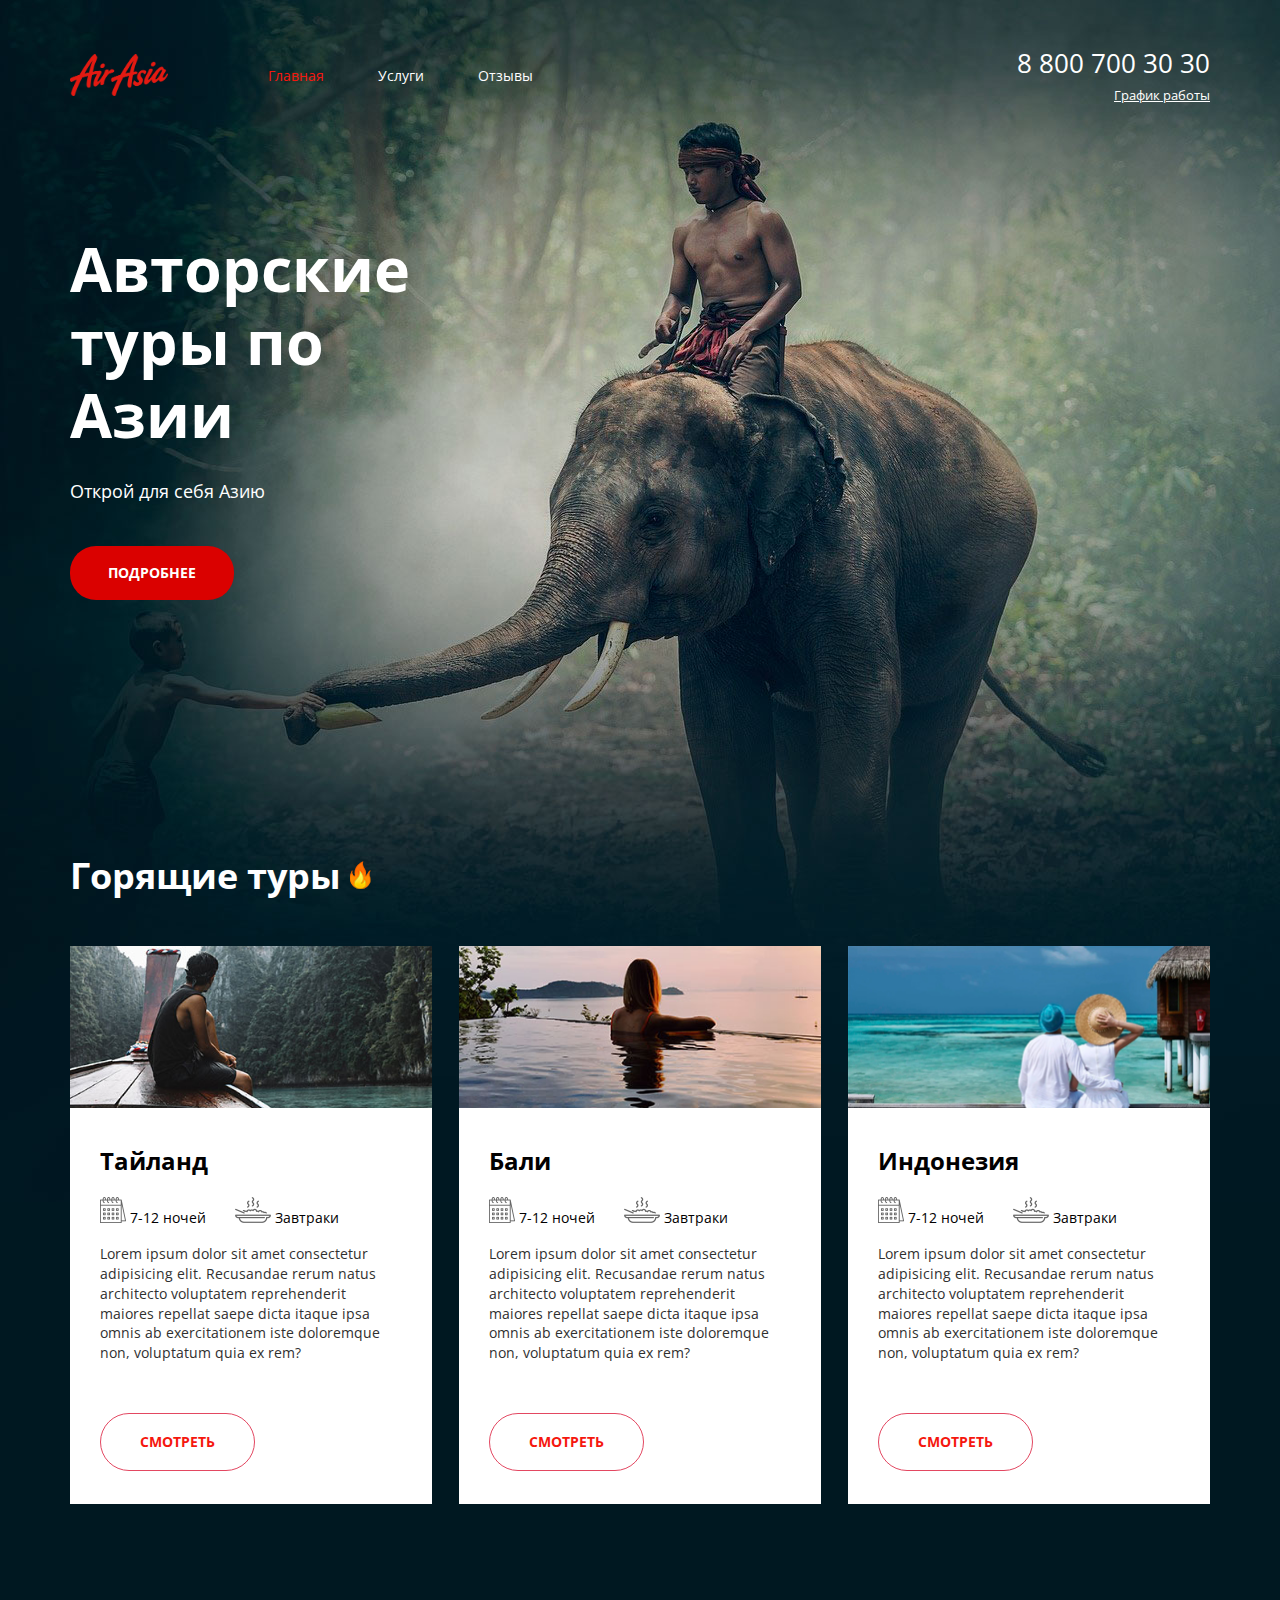
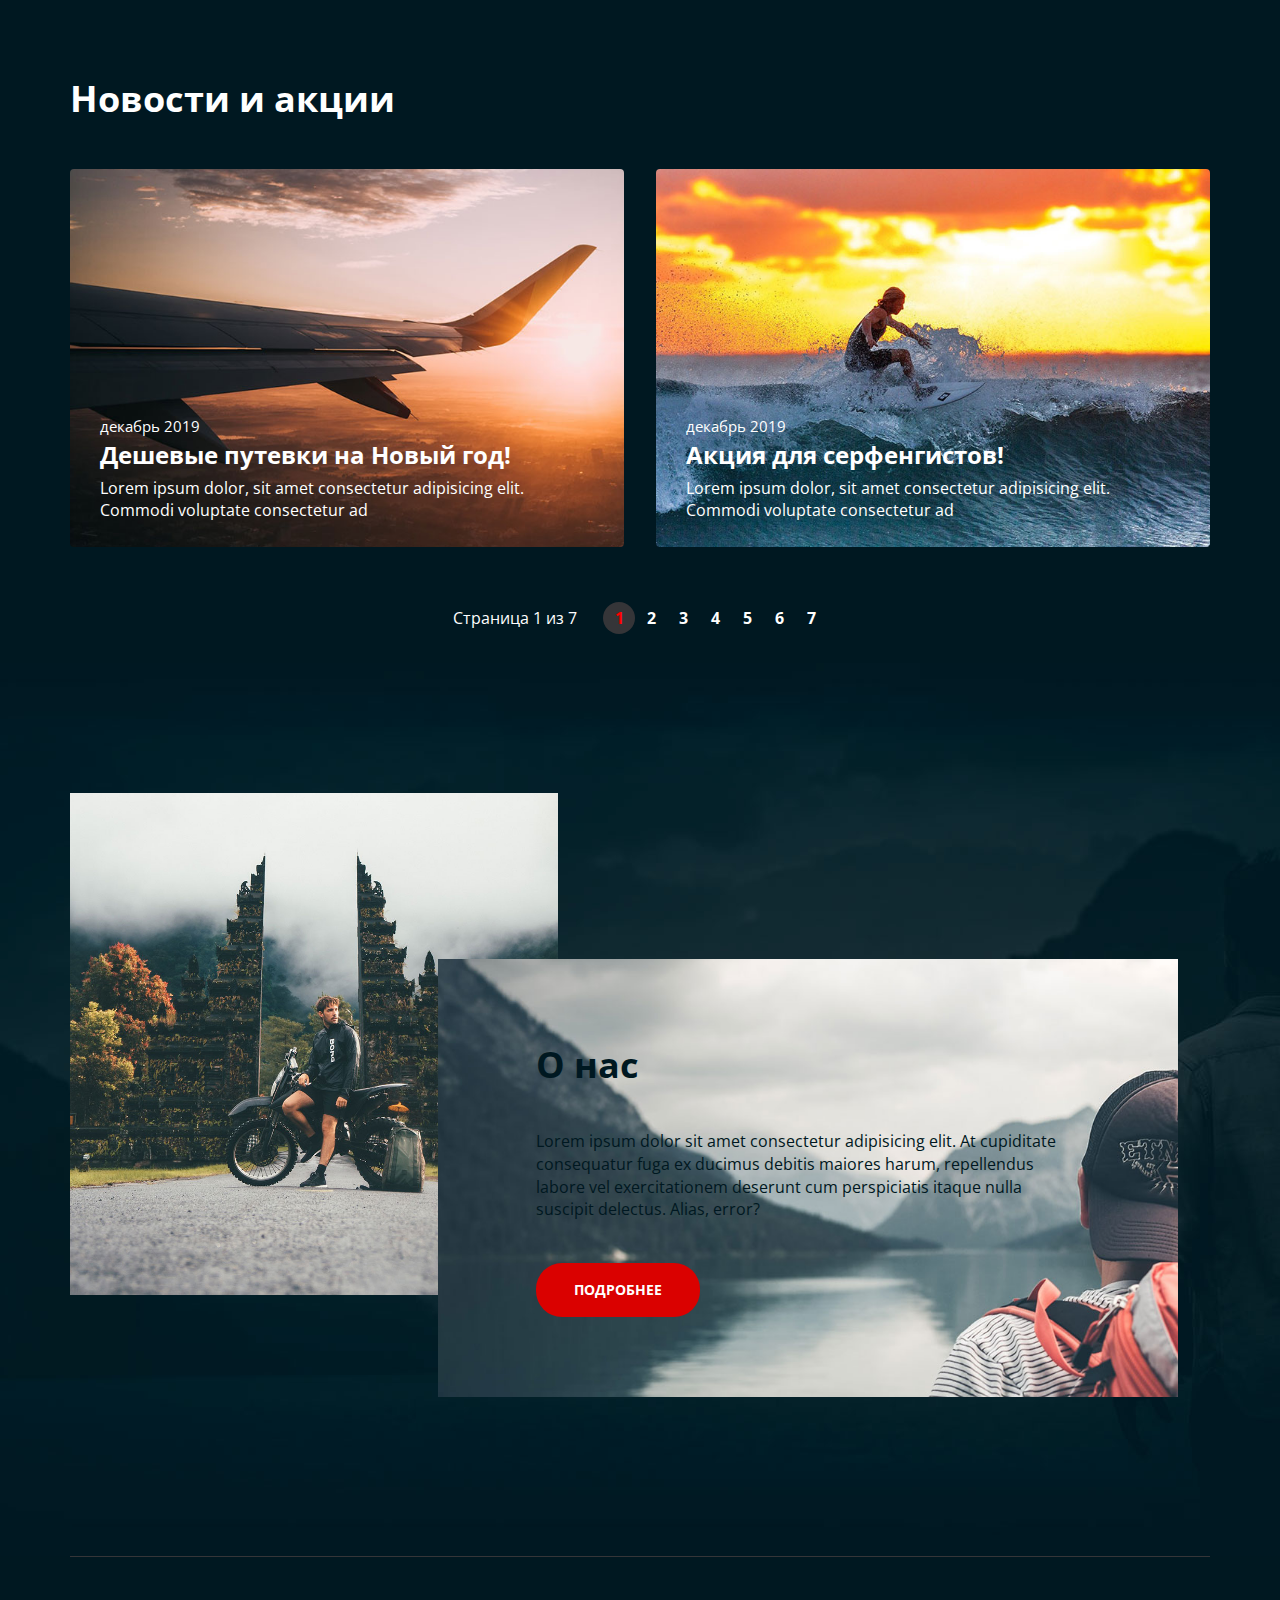
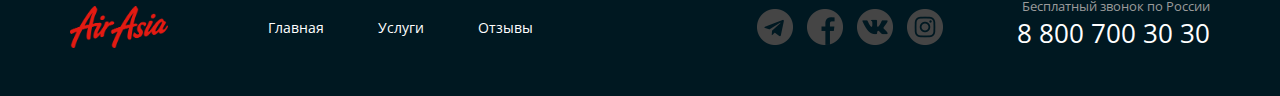
==== index.html @ cc795b0e "Add files via upload" ====
<!DOCTYPE html>
<html lang="ru">

<head>
  <meta charset="UTF-8">
  <meta name="viewport" content="width=1200, initial-scale=1.0">
  <link href="https://fonts.googleapis.com/css2?family=Open+Sans:wght@400;700&display=swap" rel="stylesheet">
  <link rel="stylesheet" href="./normalize.css">
  <link rel="stylesheet" href="./main.css">

  <title>Air Asia | Main Page</title>
</head>

<body>
  <div class="wrapper main-page-wrapper">
    <section class="hero">
      <div class="container hero__container">
        <header class="header">
          <div class="header__col">
            <a href="/" class="logo">
              <img src="./air-asia/images/air_asia_logo.png" alt="logo" class="logo__img">
            </a>
            <nav class="menu">
              <ul class="menu__list">
                <li class="menu__item menu__item_active"> <a href="#" class="menu__link">Главная</a> </li>
                <li class="menu__item"> <a href="./services.html" class="menu__link">Услуги</a> </li>
                <li class="menu__item"> <a href="#" class="menu__link">Отзывы</a> </li>
              </ul>
            </nav>
          </div>
          <div class="header__col">
            <adress class="contacts">
              <a href="tel:+78007003030" class="contacts__phone">8 800 700 30 30</a>
              <div class="contacts__dropdown-title">График работы</div>
            </adress>
          </div>
        </header>
        <div class="main">
          <div class="hero__content">
            <div class="hero__text-section">
              <h1 class="hero__title">Авторские туры по Азии</h1>
              <h4 class="hero__subtitle">Открой для себя Азию</h4>
              <a href="#" class="btn btn--color--red">Подробнее</a>
            </div>

    </section>

    <section class="section"> 
      <section class="container">
        <h2 class="section__title">Горящие туры <img src="./air-asia/images/icons/flame.png" alt=""></h2>
        <ul class="hot-tours">
          <li class="hot-tours__item">
            <div class="hot-tour">
              <div class="hot-tour__header">
                <img src="./air-asia/images/content/offers/river.jpg" alt="" class="hot-tour__img">
              </div>
              <div class="hot-tour__description">
                <h3 class="hot-tour__title">Тайланд</h3>
                <ul class="hot-tour__features">
                  <li class="hot-tour__features-item">
                    <img src="./air-asia/images/icons/offers/calendar.png" alt="" class="hot-tours__features-img">
                    <span class="hot-tour__features-text">7-12 ночей</span>
                  </li>
                  <li class="hot-tour__features-item">
                    <img src="./air-asia/images/icons/offers/meal.png" alt="" class="hot-tours__features-img">
                    <span class="hot-tour__features-text">Завтраки</span>
                  </li>
                </ul>
                <p class="hot-tour__text">Lorem ipsum dolor sit amet consectetur adipisicing elit. Recusandae rerum
                  natus architecto voluptatem reprehenderit maiores repellat saepe dicta itaque ipsa omnis ab
                  exercitationem iste doloremque non, voluptatum quia ex rem?</p>
                <a href="#" class="btn btn--color--white">Смотреть</a>
              </div>
            </div>
          </li>

          <li class="hot-tours__item">
            <div class="hot-tour">
              <div class="hot-tour__header">
                <img src="./air-asia/images/content/offers/pool.jpg" alt="" class="hot-tour__img">
              </div>
              <div class="hot-tour__description">
                <h3 class="hot-tour__title">Бали</h3>
                <ul class="hot-tour__features">
                  <li class="hot-tour__features-item">
                    <img src="./air-asia/images/icons/offers/calendar.png" alt="" class="hot-tours__features-img">
                    <span class="hot-tour__features-text">7-12 ночей</span>
                  </li>
                  <li class="hot-tour__features-item">
                    <img src="./air-asia/images/icons/offers/meal.png" alt="" class="hot-tours__features-img">
                    <span class="hot-tour__features-text">Завтраки</span>
                  </li>
                </ul>
                <p class="hot-tour__text">Lorem ipsum dolor sit amet consectetur adipisicing elit. Recusandae rerum
                  natus architecto voluptatem reprehenderit maiores repellat saepe dicta itaque ipsa omnis ab
                  exercitationem iste doloremque non, voluptatum quia ex rem?</p>
                <a href="#" class="btn btn--color--white">Смотреть</a>
              </div>
            </div>
          </li>

          <li class="hot-tours__item">
            <div class="hot-tour">
              <div class="hot-tour__header">
                <img src="./air-asia/images/content/offers/ocean.jpg" alt="" class="hot-tour__img">
              </div>
              <div class="hot-tour__description">
                <h3 class="hot-tour__title">Индонезия</h3>
                <ul class="hot-tour__features">
                  <li class="hot-tour__features-item">
                    <img src="./air-asia/images/icons/offers/calendar.png" alt="" class="hot-tours__features-img">
                    <span class="hot-tour__features-text">7-12 ночей</span>
                  </li>
                  <li class="hot-tour__features-item">
                    <img src="./air-asia/images/icons/offers/meal.png" alt="" class="hot-tours__features-img">
                    <span class="hot-tour__features-text">Завтраки</span>
                  </li>
                </ul>
                <p class="hot-tour__text">Lorem ipsum dolor sit amet consectetur adipisicing elit. Recusandae rerum
                  natus architecto voluptatem reprehenderit maiores repellat saepe dicta itaque ipsa omnis ab
                  exercitationem iste doloremque non, voluptatum quia ex rem?</p>
                <a href="#" class="btn btn--color--white">Смотреть</a>
              </div>
            </div>
          </li>
        </ul>
      </section>
    </section>
    <section class="section">
      <div class="container">
        <h2 class="section__title">Новости и акции</h2>
        <ul class="news">
          <li class="news__item single-news">
            <img src="./air-asia/images/content/news/plain.jpg" alt="Дешевые путевки" class="single-news__cover">
            <div class="single-news__text-content">
              <time class="single-news__date"> декабрь 2019</time>
              <div class="single-news__title">Дешевые путевки на Новый год!</div>
              <div class="single-news__desc">Lorem ipsum dolor, sit amet consectetur adipisicing
                elit. Commodi voluptate consectetur ad</div>
            </div>
          </li>
          <li class="news__item single-news">
            <img src="./air-asia/images/content/news/surfer.jpg" alt="Дешевые путевки" class="single-news__cover">
            <div class="single-news__text-content">
              <time class="single-news__date"> декабрь 2019</time>
              <div class="single-news__title">Акция для серфенгистов!</div>
              <div class="single-news__desc">Lorem ipsum dolor, sit amet consectetur adipisicing
                elit. Commodi voluptate consectetur ad</div>
            </div>
          </li>
        </ul>
        <div class="pager">
          <div class="pager__display">Страница 1 из 7</div>
          <li class="pager__item pager__item--active"> <a href="#" class="pager__link">1</a> </li>
          <li class="pager__item"> <a href="#" class="pager__link">2</a> </li>
          <li class="pager__item"> <a href="#" class="pager__link">3</a> </li>
          <li class="pager__item"> <a href="#" class="pager__link">4</a> </li>
          <li class="pager__item"> <a href="#" class="pager__link">5</a> </li>
          <li class="pager__item"> <a href="#" class="pager__link">6</a> </li>
          <li class="pager__item"> <a href="#" class="pager__link">7</a> </li>
        </div>
      </div>
    </section>
  <section class="section">
      <div class="container">
        <div class="about">
          <div class="about__desc">
            <h2 class="section__title about__title">О нас</h2>
            <div class="about__desc-text">
              <p>
                Lorem ipsum dolor sit amet consectetur adipisicing elit. At cupiditate consequatur
                fuga ex ducimus debitis maiores harum, repellendus labore vel exercitationem deserunt
                cum perspiciatis itaque nulla suscipit delectus. Alias, error?
              </p>
            </div>
            <a href="#" class="btn btn--color--red">Подробнее</a>
          </div>
        </div>
      </div>
    </section>
  </div>
  <footer class="footer-container">
    <div class="container footer-container__content">
      <div class="footer footer-contaier__section">
        <div class="footer__col">
          <a href="/" class="logo">
            <img src="./air-asia/images/air_asia_logo.png" alt="logo" class="logo__img">
          </a>
          <nav class="menu">
            <ul class="menu__list">
              <li class="menu__item">
                <a href="#" class="menu__link">
                  Главная
                </a>
              </li>
              <li class="menu__item menu_item">
                <a href="#" class="menu__link">
                  Услуги
                </a>
              </li>
              <li class="menu__item">
                <a href="#" class="menu__link">
                  Отзывы
                </a>
              </li>
            </ul>
          </nav>
        </div>
       
        <div class="footer__col">
          <ul class="socials">
            <li class="socials__item socials__item--icon--tg">
              <a href="#" class="socials__link"></a>
            </li>
            <li class="socials__item socials__item--icon--vk">
              <a href="#" class="socials__link"></a>
            </li>
            <li class="socials__item socials__item--icon--fb">
              <a href="#" class="socials__link"></a>
            </li>
            <li class="socials__item socials__item--icon--inst">
              <a href="#" class="socials__link"></a>
            </li>
          </ul>
          <adress class="contacts">
            <div class="contacts__dropdown-title-second">Бесплатный звонок по Росcии</div>
            <a href="tel:+78007003030" class="contacts__phone">8 800 700 30 30</a>
          </adress>
        </div>
      </div>
    </div>
  </footer>
</body>
---- main.css ----
body {   
    font-family: "Open Sans", Helvetica, Sans-serif;
    color: #fff;
    font-size: 16px;
    line-height: 1.42;
    background: #001821;
    -webkit-font-smoothing: antialiased;
    -moz-osx-font-smoothing: grayscale;
    margin: 0;
    }

a {
    color: inherit;
}

ul{
padding: 0;
margin: 0;
}

ul, li {
    list-style: none;
    display: inline-block;
}

h1, h2, h3, h4, h5, h6 {
    margin: 0;
    font-weight: normal;
}

p {
    margin-top: 0;
}

* {
    box-sizing: border-box;
}

.img {
    display: block;
    max-width: 100%;
}

.body, html {
    height: 100%;
}

.wrapper{
    display: flex;  
    flex-direction: column;
    min-height: 100%;
    overflow: hidden;
    min-width: 1200px;
}

.container {
    margin: 0 auto;
    width: 1140px;
}

.hero__container {
    display: flex;
    flex-direction: column;
    justify-content: space-between;
    min-height: 600px;
}

.header {
    padding-top: 45px;
    display: flex;
    justify-content: space-between;
    align-items: center;
}

.header__col{
    display: flex;
    align-items: center;
}

.logo {
    display: block;
    width: 98px;
    height: 42px;
    margin-right: 100px;
}
img.logo__img {
    max-width: 100%;
}


.menu__item {
    display: inline-block;
    vertical-align: middle;
    margin-right: 50px;
}

.menu__item_active .menu__link {
    color: #f5170e;
}


.menu_item:last-child {
    margin-right: 0;
}



.menu__link {
    font-size: 14px;
    text-decoration: none;
    font-weight: 400;
}

.menu__link:hover {
    color: #d71913;
}

.menu_item_active {
    color: #d71913;  
}

.contacts {
    display: flex;
    flex-direction: column;
    align-items: flex-end;
}

.contacts__desc {
    color: #999;
    font-size: 11px;

}

.contacts__phone {
    text-decoration: none;
    font-size: 26px;
    margin-bottom: 4px;
}

.contacts__dropdown-title {
    font-size: 13px;
    text-decoration: underline; 
    color: #fff ;
}

.hero__text-section {
   width: 38%;
}

.hero__title {
font-size: 61px;
font-weight: bold;
line-height: 1.2;
margin-bottom: 27px;
}

.hero__subtitle {
    font-size: 18px;
    color: #fff ;
    margin-bottom: 42px;
}

.btn{
    display: inline-block;
    background: #da0100;
    border-radius: 26px;
    padding: 17px 38px;
    color: #fff;
    font-weight: bold;
    text-transform: uppercase;
    text-decoration: none;
    font-size: 14px;
    cursor: pointer;
    
}

.btn--color--red:hover {
    background: #da0100;
    box-shadow: 0 0 25px 0 #9e462f ;
    transition: ease 0.2s;    
    font-weight: bold;
}

.btn--color--white {
    display: inline-block;
    background: white;
    border-radius: 30px;
    padding: 18px 39px;
    color: #f5170e;
    font-weight: bold;
    text-transform: uppercase;
    text-decoration: none;
    border: 1px solid #e34761; 
    margin-bottom: -5px;

}

.btn--color--white:hover {
    background: #f5170e;    
    color: #fff;  
}


.section {
    margin-bottom: 138px;
}

section.hero {
    margin-bottom: 250px;
}



.section__title {   
    font-size: 36px;
    font-weight: bold;
    margin-bottom: 45px;
}


section.section{
    margin-bottom: 159px;
}



.hot-tours{
    display: flex;
    justify-content: space-between;
}

.hot-tours__item{  
    min-height: 470px;
    border-radius: 4px;
    width: calc(100% / 3 - 18px);
    color: #010001;
}   

.hot-tour{
    background: #fff;
}

.hot-tours__item:last-child {
    margin-right: 0;
}

.hot-tour__description {
    padding: 36px 30px 38px 30px;
    color: #010001;
}

.hot-tour__header {
    min-height: 162px;
    position: relative;
}

.hot-tour__img {
    position: absolute;
    width: 100%; 
    height: 100%;
    object-fit: cover;
    object-position: center;
}

.hot-tour__title {
    font-weight: bold;
    font-size: 24px;
    margin-bottom: 19px;
}

.hot-tour__features {
    margin-right: 20px;
}

.hot-tour__features:last-child {
    margin-right: 0;
}

.hot-tour__features-text {
    font-size: 14px;
    margin-right: 25px;
}

.hot-tour {
margin-bottom: 10px;
}

.hot-tour__text {
    font-size: 14px;
    color: #303030;
    margin-bottom: 50px;
    margin-top: 15px;
}

.news{
    display: flex;
    justify-content: space-between;
}

.news__item {
    width: 538px; 
    height: 378px;  
    flex: 1;
} 

.single-news{
    position: relative;
    border-radius: 4px;
    overflow: hidden;
}

.news__item:last-child{
margin-left: 32px;
}

.single-news__cover {
    display: block;
    width: 100%;
    height: 100%;
    object-fit: cover;
}    


.single-news__text-content {
position: absolute;
left: 0;
right: 0;
bottom: 0;
padding: 25px 30px;
min-height: 140px;
}

.single-news__date{
font-size: 15px;
margin-bottom: 18px;
}

.single-news__title {
    font-size: 24px;      
    font-weight: bold;
    margin-bottom: 5px;
}

.news {
    margin-bottom: 55px;
}
  
.pager {
    text-align: center;
    
    display: flex;
    justify-content: center;
    align-items: center;
}

.pager--theme--dark {
    color: black;
}

.pager--theme--dark .pager__item--active .pager__link {
    color: #fff;
    background: red;
}

.pager--theme--dark .pager__link:hover {
    color: #fff;
    background: red;
}

.pager__display {
    margin-right: 26px;
}

.pager__list {
    display: flex;
    align-items: center;
}

.pager__item {
    text-align: center;
}

.pager__item--active .pager__link{
    background: #353538;
}

.pager__item--active{
    color: red;
}

.pager__link {
    display: block; 
    width: 32px;    
    height: 32px;
    border-radius: 50%;
    position: relative;
   text-decoration: none;
   font-weight: bold;
   line-height: 32px;
}

.about{
    display: flex;
}

.about:before, .about__desc {
    display: block;
    
}

.about:before {
    content: "";
    width: 488px;
    height: 502px;
    background: url("./air-asia/images/decor/gates.jpg") center center / cover no-repeat;
}



.about__desc {
    background: url("./air-asia/images/decor/mountains.jpg");
    padding: 80px 98px;
    width: 740px;
    margin-left: -120px;
    margin-top: 166px;
    background-size: cover;
   
}



.about__title {
    color: #001821;
    margin-bottom: 40px;
}

.about__desc-text{
margin-bottom: 42px;
color: #001821;
}

.about__desc-text p{
    margin-bottom: 20px;
}

.about__desc-text p:last-child {
    margin-bottom: 0;
}



.footer-container__content{
    border-top: 1px solid #353538;
}

.footer {
    position: relative;
    display: flex;
    align-items: center;
    justify-content: space-between;
    padding: 40px 0;
}


.footer__col{
    display: flex;
    align-items: center;
}

.footer__col--align--right{
    justify-content: flex-end;
}

.socials__item {
    display: inline-block;  
    vertical-align: middle;
    margin-right: 10px;
}

.socials{
margin-right: 74px;
}

.socials__item:last-child {
    margin-right: 0;
}

.socials__link {
    display: block; 
    text-decoration: none;
    width: 36px;
    height: 36px;
    background: center center no-repeat;
}

.socials__item--icon--tg .socials__link {
background-image: url("./air-asia/images/icons/socials/t.png")
}

.socials__item--icon--tg .socials__link:hover {
    background-image: url("./air-asia/images/icons/socials/t2.png")
    }
.socials__item--icon--vk .socials__link {
background-image: url("./air-asia/images/icons/socials/f.png")
}

.socials__item--icon--vk .socials__link:hover {
    background-image: url("./air-asia/images/icons/socials/f2.png")
    }    

.socials__item--icon--fb .socials__link {
    background-image: url("./air-asia/images/icons/socials/vk.png")
    }
        
.socials__item--icon--fb .socials__link:hover {
    background-image: url("./air-asia/images/icons/socials/vk2.png")
    }   

.socials__item--icon--inst .socials__link {
        background-image: url("./air-asia/images/icons/socials/in.png")
        }
        
.socials__item--icon--inst .socials__link:hover {
    background-image: url("./air-asia/images/icons/socials/in2.png")
            }

.main-page-wrapper{
    background: url("./air-asia/images/bg/hero.jpg") center top no-repeat, url("./air-asia/images/bg/bottom-pic.jpg") center bottom no-repeat;
}

.contacts__dropdown-title-second {
    font-size: 13px;
    text-decoration: none; 
    color: #9b9b9b ;
}


/* services page */


.top-line{
    min-height: 415px;
    display: flex;  
    flex-direction: column;
    padding-bottom: 25px;
    background: #001821 url("./air-asia/images/bg/headline.jpg") right 28% top no-repeat;
    background-size: cover;
}

.top-line__container {
    display: flex;
    flex: 1;    
    flex-direction: column; 
    justify-content: space-between;
}

.page-title {
    font-size: 72px;
    line-height: 1;
    font-weight: bold;
}

.breadcrumbs__list {
    display: flex;
    align-items: center;
}

.breadcrumbs__item{
    display: flex;
    align-items: center;
}

.breadcrumbs__item--active{
   font-weight: bold; 
}

.breadcrumbs__item::after{
    content: "/";
    color: #999;
    display: flex;
    margin: 0 5px;
}

.breadcrumbs__item:last-child:after{
    display: none;
}


.breadcrumbs__link{
   font-size: 14px;
}


.page-content{
    background: #fff;
    color: #818181;
    padding: 40px 0;
}


.service{
    display: flex;
    padding: 58px 43px;
    text-decoration: none;
}

.service:hover{
    background: #f4f5f5;
}

.service:hover .service__btn{
    background: #f5170e;
}

.service__img{
    width: 30%;
    margin-right: 7%;
}

.service__content{
    flex: 1;
}

.service__title {
    font-size: 30px;
    font-weight: bold;
    margin-bottom: 22px;
    color: #202123;
}

.service__desc{
    line-height: 1.7;   
    margin-bottom: 30px;
}

.inner-section {
    background:#fff;
    color: #202123;
    padding: 95px 0;
}

.inner-section--bg--grey {
    background:#f4f5f5;
}

.inner-section__title {
    font-size: 48px;
    font-weight: bold;
    margin-bottom: 75px;
}

.partners {
    display: flex;
    flex-wrap: wrap;
}

.partners__item {
    margin-left: 46px;
}

.partners__item:nth-child(4n + 1) {
    margin-left: 0;
}

.partners__link {
    text-decoration: none;
    display: flex;
    width: 250px;
    height: 100px;
    align-items: center;
    justify-content: center;
}

.inner-footer__container {
    padding: 45px 0;
}

.inner-footer {
    margin-top: auto;
}
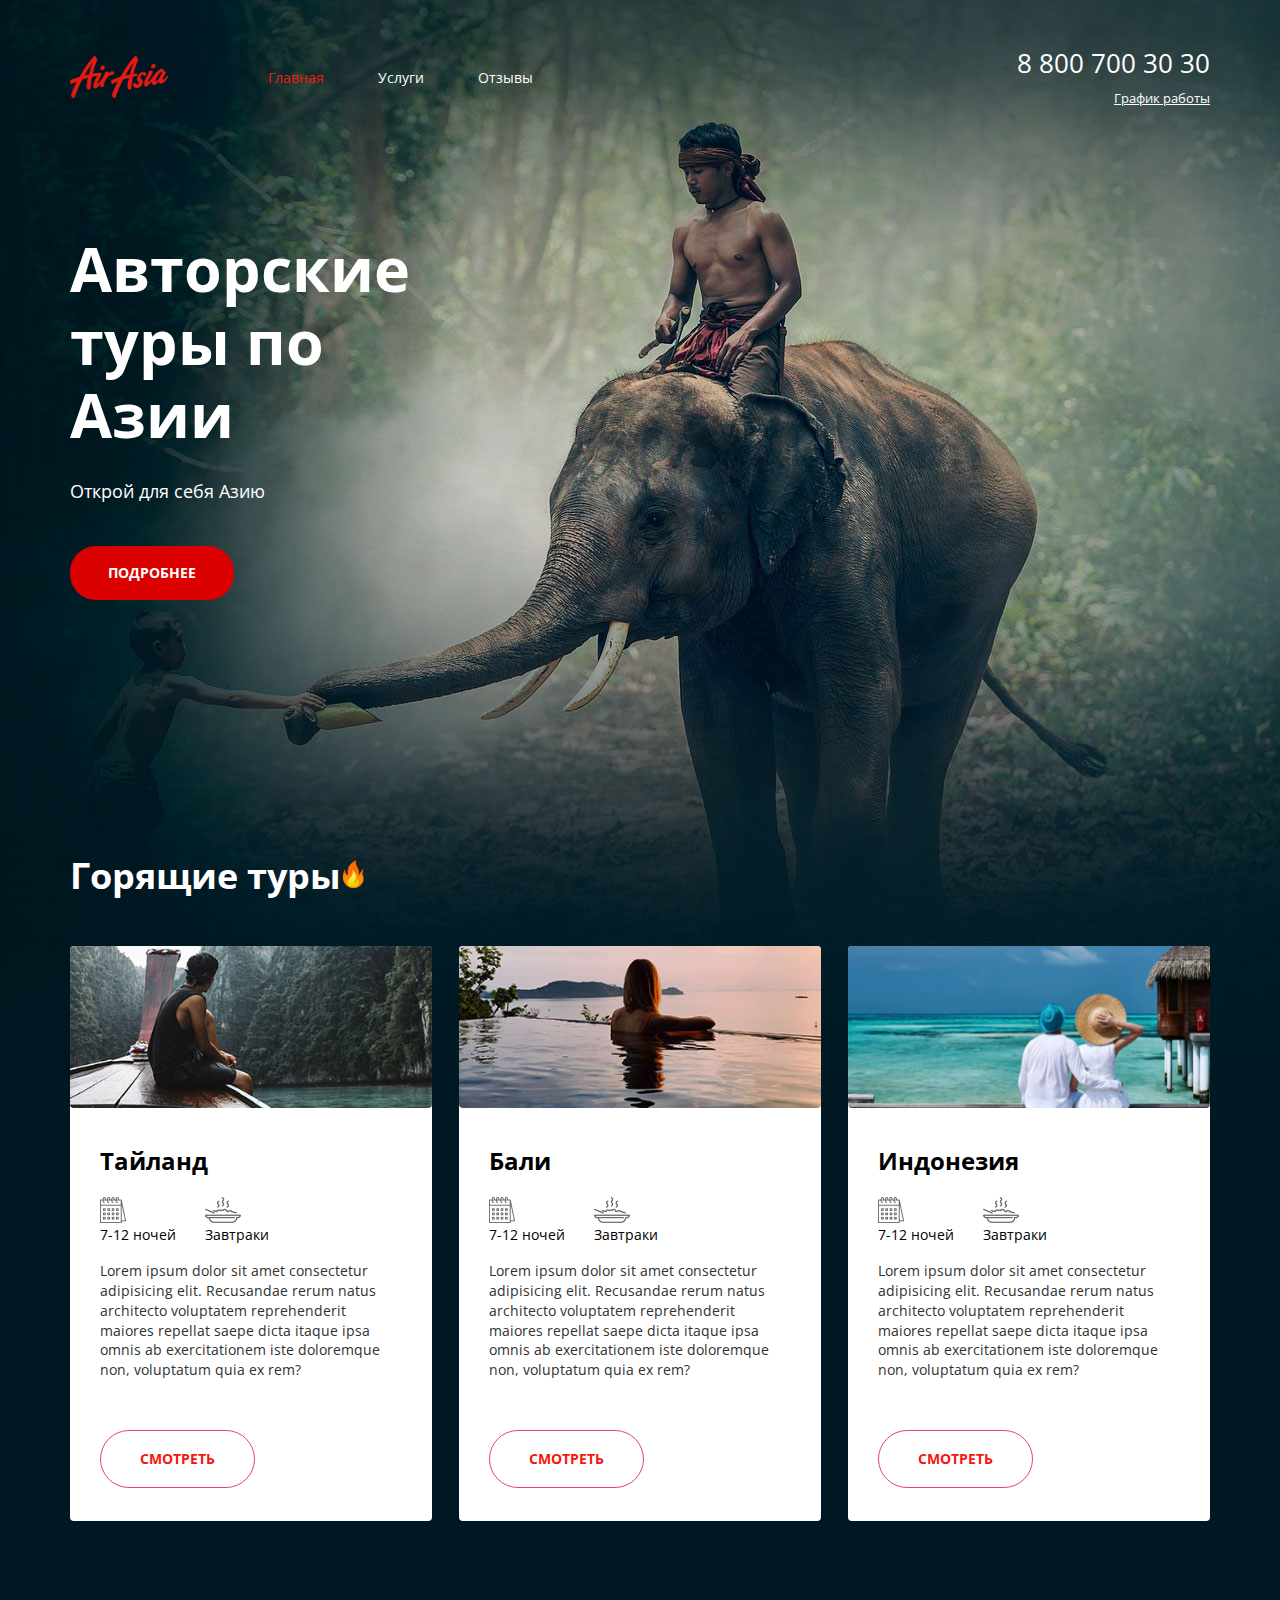
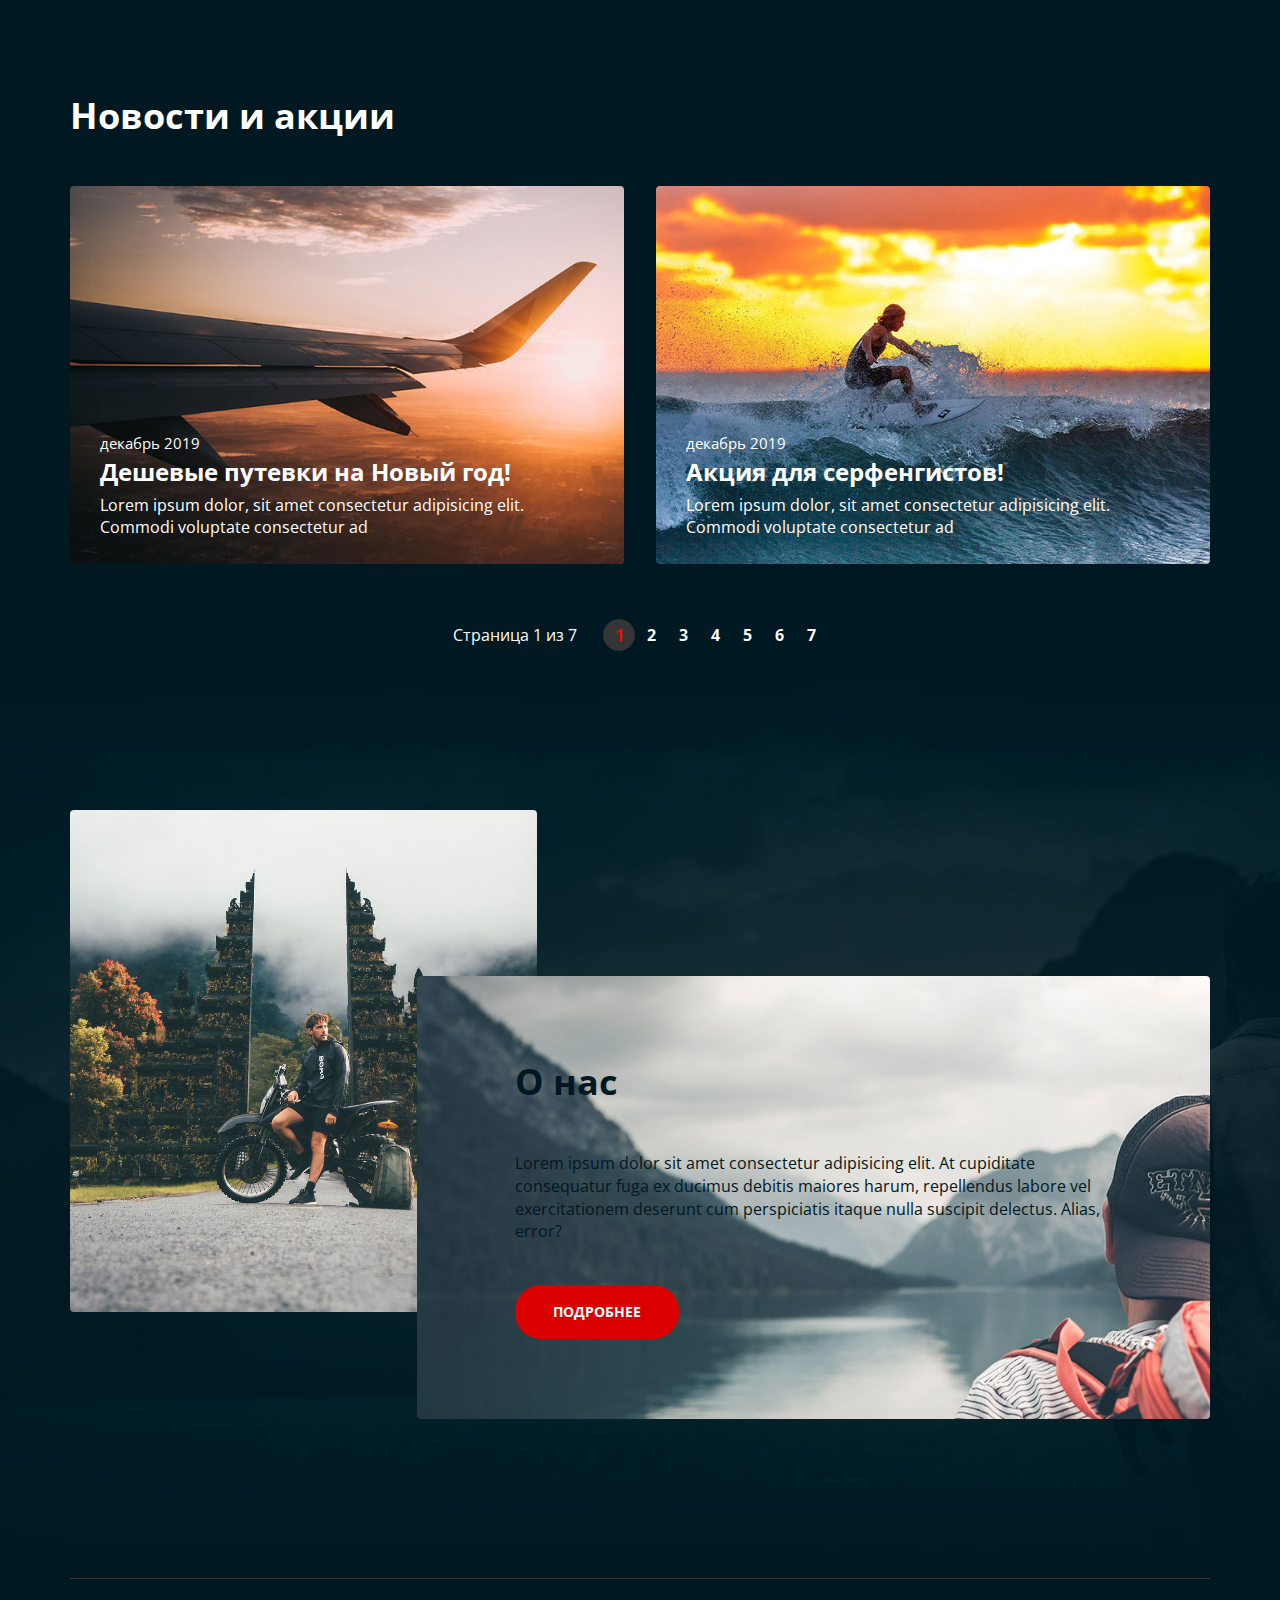
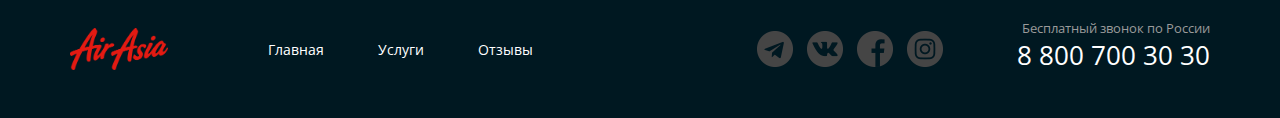
==== commit 11c84ec0: "Add files via upload" ====
--- a/index.html
+++ b/index.html
@@ -5,7 +5,6 @@
   <meta charset="UTF-8">
   <meta name="viewport" content="width=1200, initial-scale=1.0">
   <link href="https://fonts.googleapis.com/css2?family=Open+Sans:wght@400;700&display=swap" rel="stylesheet">
-  <link rel="stylesheet" href="./normalize.css">
   <link rel="stylesheet" href="./main.css">
 
   <title>Air Asia | Main Page</title>
@@ -24,14 +23,26 @@
               <ul class="menu__list">
                 <li class="menu__item menu__item_active"> <a href="#" class="menu__link">Главная</a> </li>
                 <li class="menu__item"> <a href="./services.html" class="menu__link">Услуги</a> </li>
-                <li class="menu__item"> <a href="#" class="menu__link">Отзывы</a> </li>
+                <li class="menu__item"> <a href="./reviews.html" class="menu__link">Отзывы</a> </li>
               </ul>
             </nav>
           </div>
           <div class="header__col">
             <adress class="contacts">
               <a href="tel:+78007003030" class="contacts__phone">8 800 700 30 30</a>
-              <div class="contacts__dropdown-title">График работы</div>
+              <div class="dropdown">
+                <a href="" class="dropdown__link">График работы</a>
+                <div class="dropdown__menu">
+                    <ul class="dropdown__list">
+                        <li class="dropdown__items dropdown__items--bold">
+                            Пн-Вс: 09:00-20:00
+                        </li>
+                        <li class="dropdown__items">
+                            Обед: 14:00-14:30
+                        </li>
+                    </ul>
+                </div>
+              </div>
             </adress>
           </div>
         </header>
@@ -47,7 +58,7 @@
 
     <section class="section"> 
       <section class="container">
-        <h2 class="section__title">Горящие туры <img src="./air-asia/images/icons/flame.png" alt=""></h2>
+        <h2 class="section__title section-title_icon_fire">Горящие туры</h2>
         <ul class="hot-tours">
           <li class="hot-tours__item">
             <div class="hot-tour">
@@ -189,17 +200,17 @@
           <nav class="menu">
             <ul class="menu__list">
               <li class="menu__item">
-                <a href="#" class="menu__link">
+                <a href="./index.html" class="menu__link">
                   Главная
                 </a>
               </li>
               <li class="menu__item menu_item">
-                <a href="#" class="menu__link">
+                <a href="./services.html" class="menu__link">
                   Услуги
                 </a>
               </li>
               <li class="menu__item">
-                <a href="#" class="menu__link">
+                <a href="./reviews.html" class="menu__link">
                   Отзывы
                 </a>
               </li>
--- a/main.css
+++ b/main.css
@@ -1,680 +1,30 @@
-body {   
-    font-family: "Open Sans", Helvetica, Sans-serif;
-    color: #fff;
-    font-size: 16px;
-    line-height: 1.42;
-    background: #001821;
-    -webkit-font-smoothing: antialiased;
-    -moz-osx-font-smoothing: grayscale;
-    margin: 0;
-    }
-
-a {
-    color: inherit;
-}
-
-ul{
-padding: 0;
-margin: 0;
-}
-
-ul, li {
-    list-style: none;
-    display: inline-block;
-}
-
-h1, h2, h3, h4, h5, h6 {
-    margin: 0;
-    font-weight: normal;
-}
-
-p {
-    margin-top: 0;
-}
-
-* {
-    box-sizing: border-box;
-}
-
-.img {
-    display: block;
-    max-width: 100%;
-}
-
-.body, html {
-    height: 100%;
-}
-
-.wrapper{
-    display: flex;  
-    flex-direction: column;
-    min-height: 100%;
-    overflow: hidden;
-    min-width: 1200px;
-}
-
-.container {
-    margin: 0 auto;
-    width: 1140px;
-}
-
-.hero__container {
-    display: flex;
-    flex-direction: column;
-    justify-content: space-between;
-    min-height: 600px;
-}
-
-.header {
-    padding-top: 45px;
-    display: flex;
-    justify-content: space-between;
-    align-items: center;
-}
-
-.header__col{
-    display: flex;
-    align-items: center;
-}
-
-.logo {
-    display: block;
-    width: 98px;
-    height: 42px;
-    margin-right: 100px;
-}
-img.logo__img {
-    max-width: 100%;
-}
-
-
-.menu__item {
-    display: inline-block;
-    vertical-align: middle;
-    margin-right: 50px;
-}
-
-.menu__item_active .menu__link {
-    color: #f5170e;
-}
-
-
-.menu_item:last-child {
-    margin-right: 0;
-}
-
-
-
-.menu__link {
-    font-size: 14px;
-    text-decoration: none;
-    font-weight: 400;
-}
-
-.menu__link:hover {
-    color: #d71913;
-}
-
-.menu_item_active {
-    color: #d71913;  
-}
-
-.contacts {
-    display: flex;
-    flex-direction: column;
-    align-items: flex-end;
-}
-
-.contacts__desc {
-    color: #999;
-    font-size: 11px;
-
-}
-
-.contacts__phone {
-    text-decoration: none;
-    font-size: 26px;
-    margin-bottom: 4px;
-}
-
-.contacts__dropdown-title {
-    font-size: 13px;
-    text-decoration: underline; 
-    color: #fff ;
-}
-
-.hero__text-section {
-   width: 38%;
-}
-
-.hero__title {
-font-size: 61px;
-font-weight: bold;
-line-height: 1.2;
-margin-bottom: 27px;
-}
-
-.hero__subtitle {
-    font-size: 18px;
-    color: #fff ;
-    margin-bottom: 42px;
-}
-
-.btn{
-    display: inline-block;
-    background: #da0100;
-    border-radius: 26px;
-    padding: 17px 38px;
-    color: #fff;
-    font-weight: bold;
-    text-transform: uppercase;
-    text-decoration: none;
-    font-size: 14px;
-    cursor: pointer;
-    
-}
-
-.btn--color--red:hover {
-    background: #da0100;
-    box-shadow: 0 0 25px 0 #9e462f ;
-    transition: ease 0.2s;    
-    font-weight: bold;
-}
-
-.btn--color--white {
-    display: inline-block;
-    background: white;
-    border-radius: 30px;
-    padding: 18px 39px;
-    color: #f5170e;
-    font-weight: bold;
-    text-transform: uppercase;
-    text-decoration: none;
-    border: 1px solid #e34761; 
-    margin-bottom: -5px;
-
-}
-
-.btn--color--white:hover {
-    background: #f5170e;    
-    color: #fff;  
-}
-
-
-.section {
-    margin-bottom: 138px;
-}
-
-section.hero {
-    margin-bottom: 250px;
-}
-
-
-
-.section__title {   
-    font-size: 36px;
-    font-weight: bold;
-    margin-bottom: 45px;
-}
-
-
-section.section{
-    margin-bottom: 159px;
-}
-
-
-
-.hot-tours{
-    display: flex;
-    justify-content: space-between;
-}
-
-.hot-tours__item{  
-    min-height: 470px;
-    border-radius: 4px;
-    width: calc(100% / 3 - 18px);
-    color: #010001;
-}   
-
-.hot-tour{
-    background: #fff;
-}
-
-.hot-tours__item:last-child {
-    margin-right: 0;
-}
-
-.hot-tour__description {
-    padding: 36px 30px 38px 30px;
-    color: #010001;
-}
-
-.hot-tour__header {
-    min-height: 162px;
-    position: relative;
-}
-
-.hot-tour__img {
-    position: absolute;
-    width: 100%; 
-    height: 100%;
-    object-fit: cover;
-    object-position: center;
-}
-
-.hot-tour__title {
-    font-weight: bold;
-    font-size: 24px;
-    margin-bottom: 19px;
-}
-
-.hot-tour__features {
-    margin-right: 20px;
-}
-
-.hot-tour__features:last-child {
-    margin-right: 0;
-}
-
-.hot-tour__features-text {
-    font-size: 14px;
-    margin-right: 25px;
-}
-
-.hot-tour {
-margin-bottom: 10px;
-}
-
-.hot-tour__text {
-    font-size: 14px;
-    color: #303030;
-    margin-bottom: 50px;
-    margin-top: 15px;
-}
-
-.news{
-    display: flex;
-    justify-content: space-between;
-}
-
-.news__item {
-    width: 538px; 
-    height: 378px;  
-    flex: 1;
-} 
-
-.single-news{
-    position: relative;
-    border-radius: 4px;
-    overflow: hidden;
-}
-
-.news__item:last-child{
-margin-left: 32px;
-}
-
-.single-news__cover {
-    display: block;
-    width: 100%;
-    height: 100%;
-    object-fit: cover;
-}    
-
-
-.single-news__text-content {
-position: absolute;
-left: 0;
-right: 0;
-bottom: 0;
-padding: 25px 30px;
-min-height: 140px;
-}
-
-.single-news__date{
-font-size: 15px;
-margin-bottom: 18px;
-}
-
-.single-news__title {
-    font-size: 24px;      
-    font-weight: bold;
-    margin-bottom: 5px;
-}
-
-.news {
-    margin-bottom: 55px;
-}
-  
-.pager {
-    text-align: center;
-    
-    display: flex;
-    justify-content: center;
-    align-items: center;
-}
-
-.pager--theme--dark {
-    color: black;
-}
-
-.pager--theme--dark .pager__item--active .pager__link {
-    color: #fff;
-    background: red;
-}
-
-.pager--theme--dark .pager__link:hover {
-    color: #fff;
-    background: red;
-}
-
-.pager__display {
-    margin-right: 26px;
-}
-
-.pager__list {
-    display: flex;
-    align-items: center;
-}
-
-.pager__item {
-    text-align: center;
-}
-
-.pager__item--active .pager__link{
-    background: #353538;
-}
-
-.pager__item--active{
-    color: red;
-}
-
-.pager__link {
-    display: block; 
-    width: 32px;    
-    height: 32px;
-    border-radius: 50%;
-    position: relative;
-   text-decoration: none;
-   font-weight: bold;
-   line-height: 32px;
-}
-
-.about{
-    display: flex;
-}
-
-.about:before, .about__desc {
-    display: block;
-    
-}
-
-.about:before {
-    content: "";
-    width: 488px;
-    height: 502px;
-    background: url("./air-asia/images/decor/gates.jpg") center center / cover no-repeat;
-}
-
-
-
-.about__desc {
-    background: url("./air-asia/images/decor/mountains.jpg");
-    padding: 80px 98px;
-    width: 740px;
-    margin-left: -120px;
-    margin-top: 166px;
-    background-size: cover;
-   
-}
-
-
-
-.about__title {
-    color: #001821;
-    margin-bottom: 40px;
-}
-
-.about__desc-text{
-margin-bottom: 42px;
-color: #001821;
-}
-
-.about__desc-text p{
-    margin-bottom: 20px;
-}
-
-.about__desc-text p:last-child {
-    margin-bottom: 0;
-}
-
-
-
-.footer-container__content{
-    border-top: 1px solid #353538;
-}
-
-.footer {
-    position: relative;
-    display: flex;
-    align-items: center;
-    justify-content: space-between;
-    padding: 40px 0;
-}
-
-
-.footer__col{
-    display: flex;
-    align-items: center;
-}
-
-.footer__col--align--right{
-    justify-content: flex-end;
-}
-
-.socials__item {
-    display: inline-block;  
-    vertical-align: middle;
-    margin-right: 10px;
-}
-
-.socials{
-margin-right: 74px;
-}
-
-.socials__item:last-child {
-    margin-right: 0;
-}
-
-.socials__link {
-    display: block; 
-    text-decoration: none;
-    width: 36px;
-    height: 36px;
-    background: center center no-repeat;
-}
-
-.socials__item--icon--tg .socials__link {
-background-image: url("./air-asia/images/icons/socials/t.png")
-}
-
-.socials__item--icon--tg .socials__link:hover {
-    background-image: url("./air-asia/images/icons/socials/t2.png")
-    }
-.socials__item--icon--vk .socials__link {
-background-image: url("./air-asia/images/icons/socials/f.png")
-}
-
-.socials__item--icon--vk .socials__link:hover {
-    background-image: url("./air-asia/images/icons/socials/f2.png")
-    }    
-
-.socials__item--icon--fb .socials__link {
-    background-image: url("./air-asia/images/icons/socials/vk.png")
-    }
-        
-.socials__item--icon--fb .socials__link:hover {
-    background-image: url("./air-asia/images/icons/socials/vk2.png")
-    }   
-
-.socials__item--icon--inst .socials__link {
-        background-image: url("./air-asia/images/icons/socials/in.png")
-        }
-        
-.socials__item--icon--inst .socials__link:hover {
-    background-image: url("./air-asia/images/icons/socials/in2.png")
-            }
-
-.main-page-wrapper{
-    background: url("./air-asia/images/bg/hero.jpg") center top no-repeat, url("./air-asia/images/bg/bottom-pic.jpg") center bottom no-repeat;
-}
-
-.contacts__dropdown-title-second {
-    font-size: 13px;
-    text-decoration: none; 
-    color: #9b9b9b ;
-}
-
-
-/* services page */
-
-
-.top-line{
-    min-height: 415px;
-    display: flex;  
-    flex-direction: column;
-    padding-bottom: 25px;
-    background: #001821 url("./air-asia/images/bg/headline.jpg") right 28% top no-repeat;
-    background-size: cover;
-}
-
-.top-line__container {
-    display: flex;
-    flex: 1;    
-    flex-direction: column; 
-    justify-content: space-between;
-}
-
-.page-title {
-    font-size: 72px;
-    line-height: 1;
-    font-weight: bold;
-}
-
-.breadcrumbs__list {
-    display: flex;
-    align-items: center;
-}
-
-.breadcrumbs__item{
-    display: flex;
-    align-items: center;
-}
-
-.breadcrumbs__item--active{
-   font-weight: bold; 
-}
-
-.breadcrumbs__item::after{
-    content: "/";
-    color: #999;
-    display: flex;
-    margin: 0 5px;
-}
-
-.breadcrumbs__item:last-child:after{
-    display: none;
-}
-
-
-.breadcrumbs__link{
-   font-size: 14px;
-}
-
-
-.page-content{
-    background: #fff;
-    color: #818181;
-    padding: 40px 0;
-}
-
-
-.service{
-    display: flex;
-    padding: 58px 43px;
-    text-decoration: none;
-}
-
-.service:hover{
-    background: #f4f5f5;
-}
-
-.service:hover .service__btn{
-    background: #f5170e;
-}
-
-.service__img{
-    width: 30%;
-    margin-right: 7%;
-}
-
-.service__content{
-    flex: 1;
-}
-
-.service__title {
-    font-size: 30px;
-    font-weight: bold;
-    margin-bottom: 22px;
-    color: #202123;
-}
-
-.service__desc{
-    line-height: 1.7;   
-    margin-bottom: 30px;
-}
-
-.inner-section {
-    background:#fff;
-    color: #202123;
-    padding: 95px 0;
-}
-
-.inner-section--bg--grey {
-    background:#f4f5f5;
-}
-
-.inner-section__title {
-    font-size: 48px;
-    font-weight: bold;
-    margin-bottom: 75px;
-}
-
-.partners {
-    display: flex;
-    flex-wrap: wrap;
-}
-
-.partners__item {
-    margin-left: 46px;
-}
-
-.partners__item:nth-child(4n + 1) {
-    margin-left: 0;
-}
-
-.partners__link {
-    text-decoration: none;
-    display: flex;
-    width: 250px;
-    height: 100px;
-    align-items: center;
-    justify-content: center;
-}
-
-.inner-footer__container {
-    padding: 45px 0;
-}
-
-.inner-footer {
-    margin-top: auto;
-}
+@import url('./normalize.css');
+@import url('./about.css');  
+@import url('./base.css');  
+@import url('./breadcrumbs.css');
+@import url('./btn.css'); 
+@import url('./central.css'); 
+@import url('./contacts.css'); 
+@import url('./controls.css'); 
+@import url('./dropdown.css'); 
+@import url('./footer.css'); 
+@import url('./form.css'); 
+@import url('./hero.css'); 
+@import url('./hot-tours.css'); 
+@import url('./inner-footer.css'); 
+@import url('./inner-section.css'); 
+@import url('./menu.css'); 
+@import url('./news.css'); 
+@import url('./page.css');  
+@import url('./pager.css'); 
+@import url('./partners.css'); 
+@import url('./review.css'); 
+@import url('./reviews.css'); 
+@import url('./section.css'); 
+@import url('./separator.css'); 
+@import url('./service.css'); 
+@import url('./single-news.css'); 
+@import url('./socials.css'); 
+@import url('./tag.css'); 
+@import url('./top-line.css'); 
+@import url('./welcome.css'); 
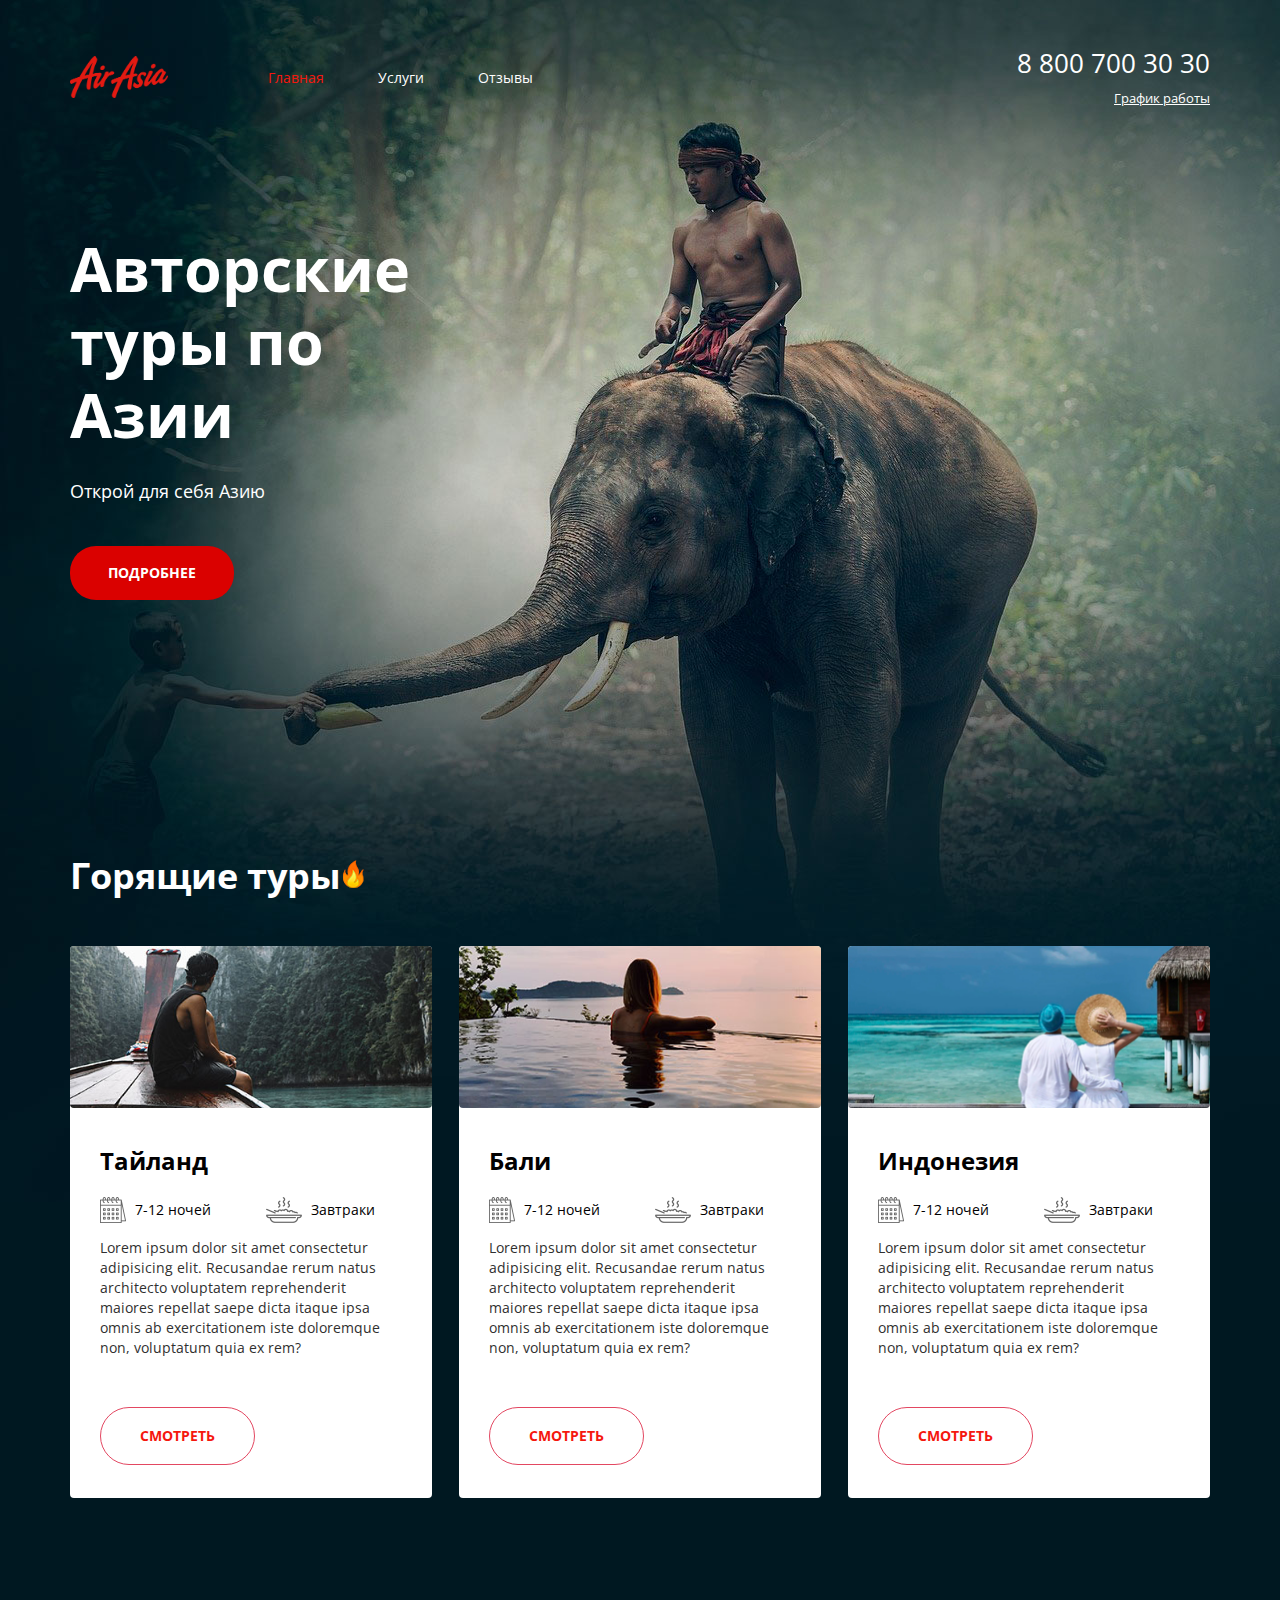
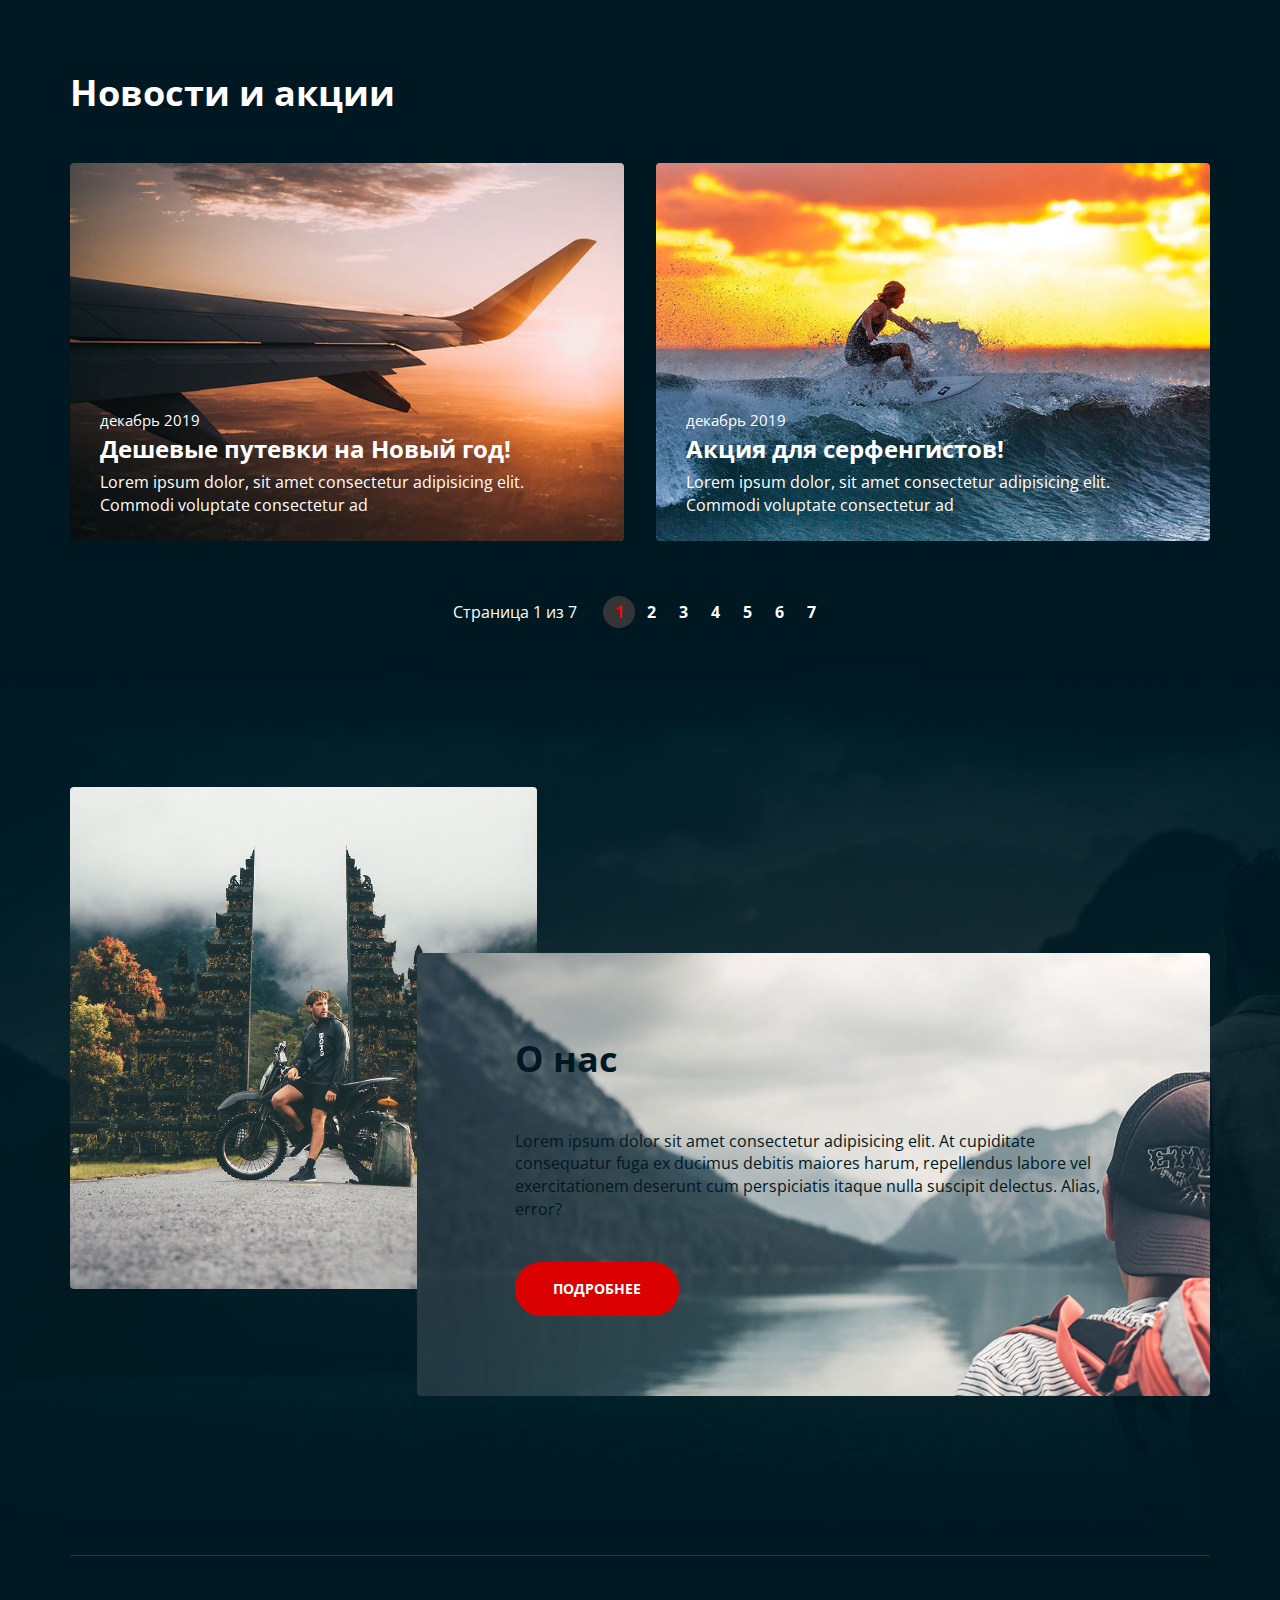
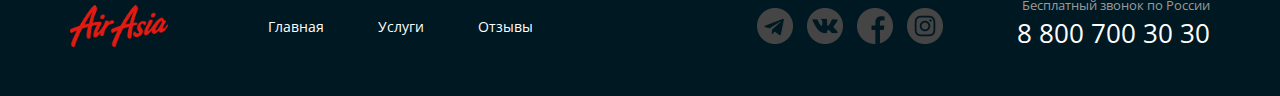
==== commit f711f266: "Add files via upload" ====
--- a/index.html
+++ b/index.html
@@ -32,7 +32,7 @@
               <a href="tel:+78007003030" class="contacts__phone">8 800 700 30 30</a>
               <div class="dropdown">
                 <a href="" class="dropdown__link">График работы</a>
-                <div class="dropdown__menu">
+                <div class="dropdown__menu" style="text-align: center;">
                     <ul class="dropdown__list">
                         <li class="dropdown__items dropdown__items--bold">
                             Пн-Вс: 09:00-20:00
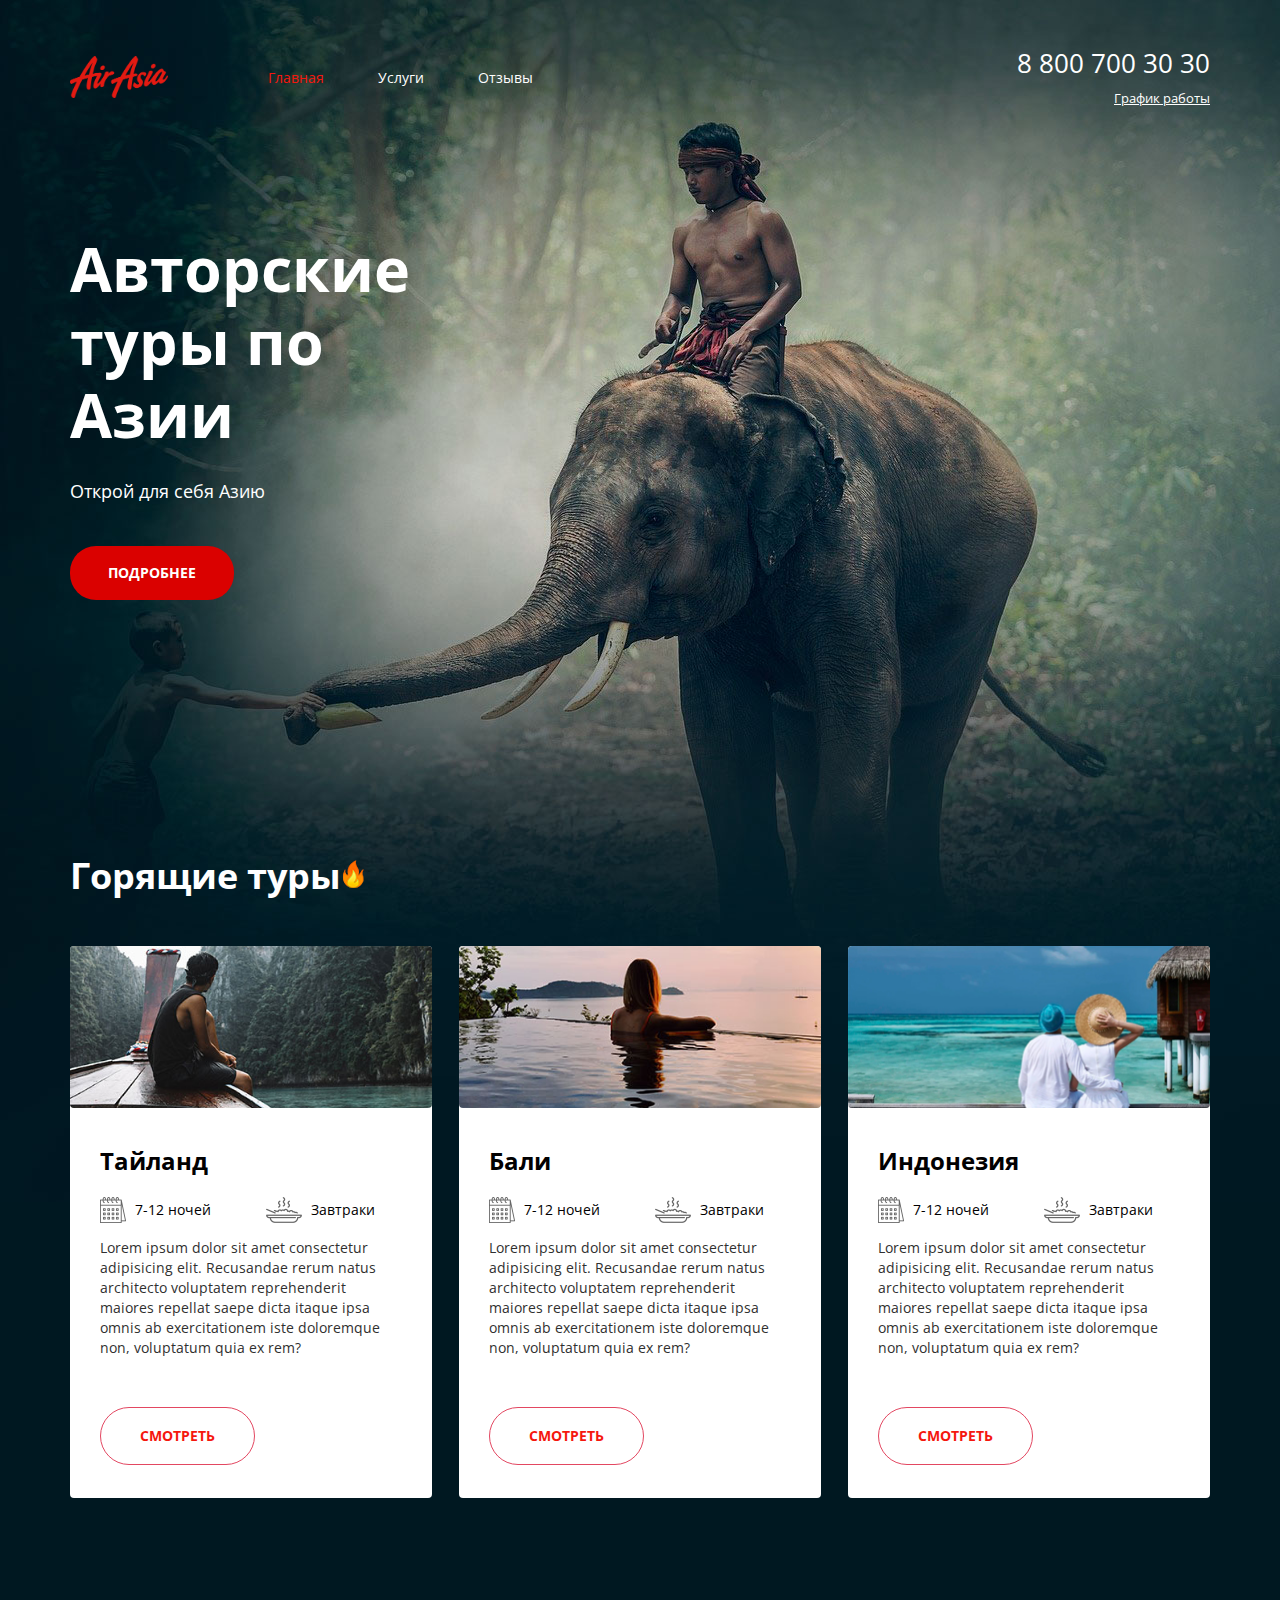
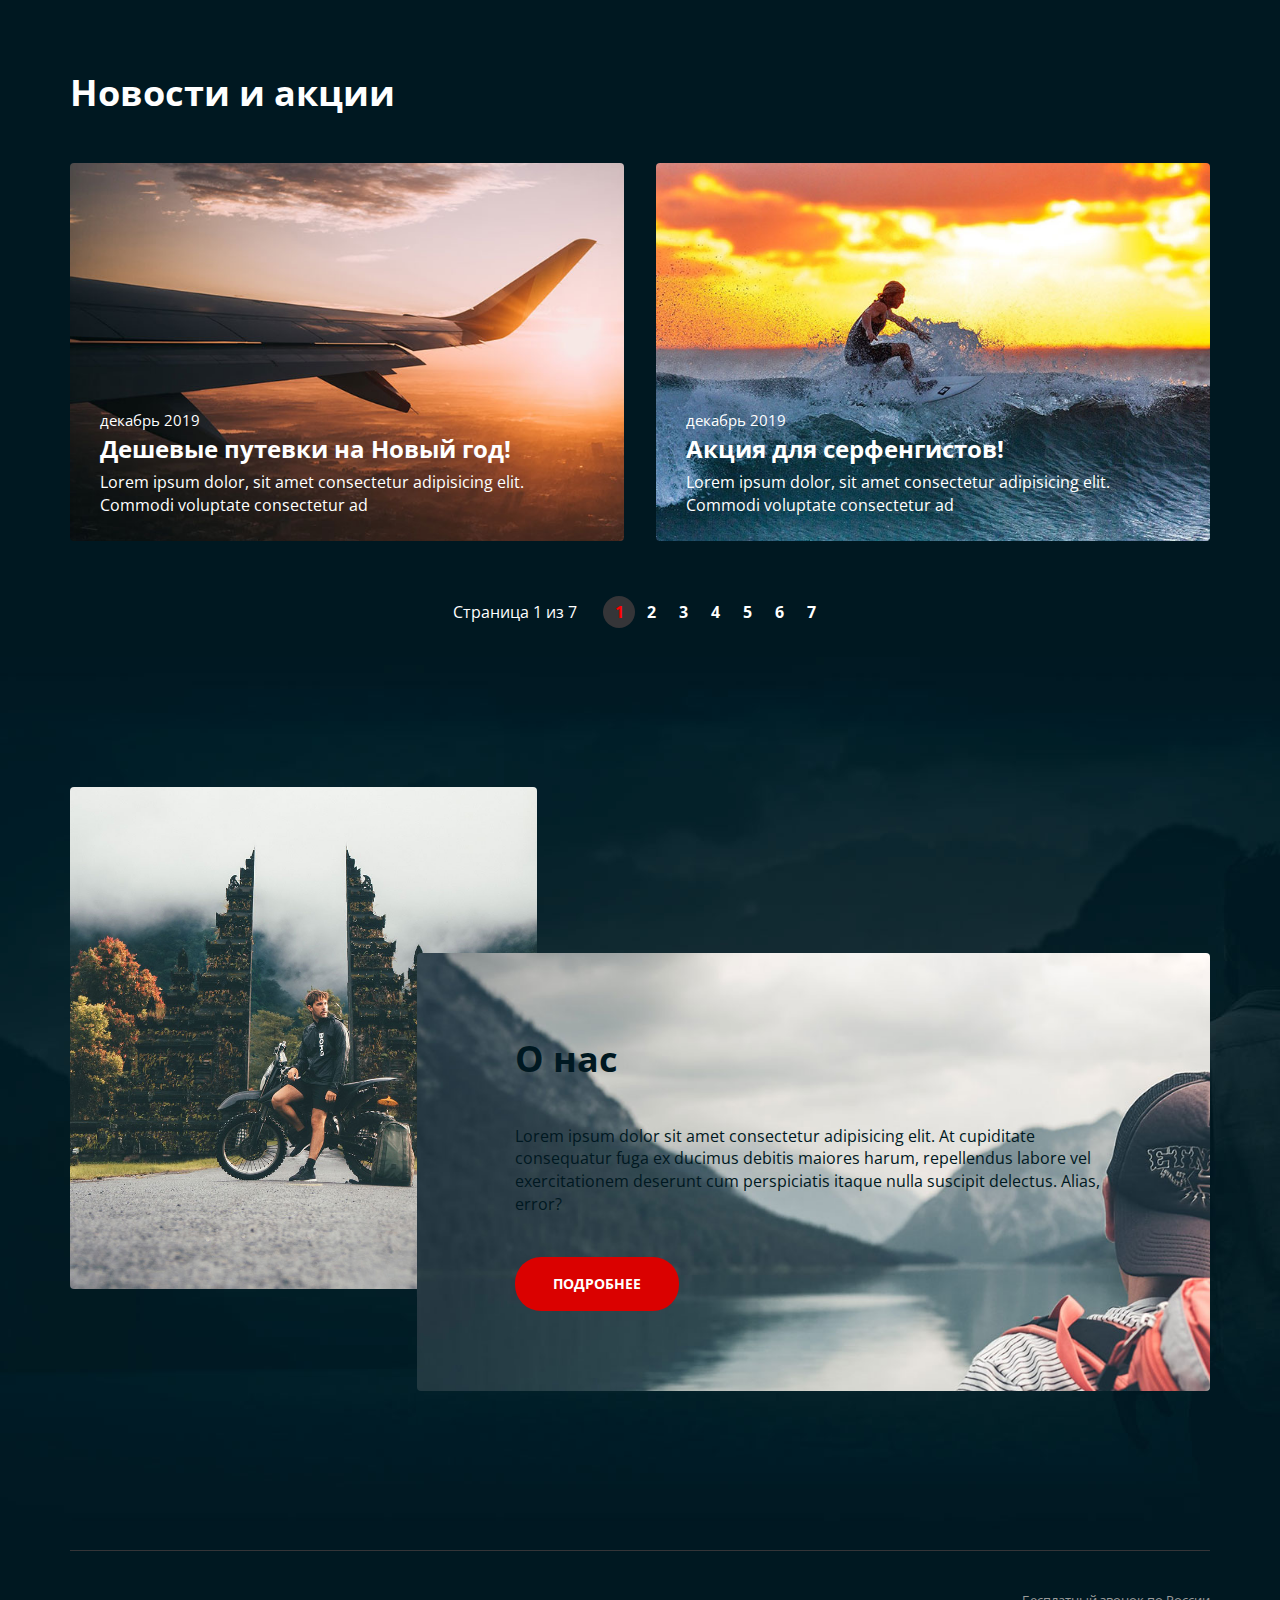
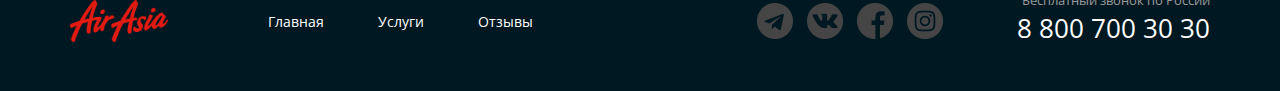
==== commit 0cfe0b73: "Add files via upload" ====
--- a/index.html
+++ b/index.html
@@ -5,7 +5,23 @@
   <meta charset="UTF-8">
   <meta name="viewport" content="width=1200, initial-scale=1.0">
   <link href="https://fonts.googleapis.com/css2?family=Open+Sans:wght@400;700&display=swap" rel="stylesheet">
-  <link rel="stylesheet" href="./main.css">
+  <link rel="stylesheet" href="./normalize.css">
+  <link rel="stylesheet" href="./base.css">
+  <link rel="stylesheet" href="./hero.css">
+  <link rel="stylesheet" href="./menu.css">
+  <link rel="stylesheet" href="./contacts.css">
+  <link rel="stylesheet" href="./dropdown.css">
+  <link rel="stylesheet" href="./btn.css">
+  <link rel="stylesheet" href="./section.css">
+  <link rel="stylesheet" href="./hot-tours.css">
+  <link rel="stylesheet" href="./single-news.css">
+  <link rel="stylesheet" href="./pager.css">
+  <link rel="stylesheet" href="./about.css">
+  <link rel="stylesheet" href="./news.css">
+  <link rel="stylesheet" href="./footer.css">
+  <link rel="stylesheet" href="./socials.css">
+
+
 
   <title>Air Asia | Main Page</title>
 </head>
--- a/base.css
+++ b/base.css
@@ -0,0 +1,93 @@
+body {   
+    font-family: "Open Sans", Helvetica, Sans-serif;
+    color: #fff;
+    font-size: 16px;
+    line-height: 1.42;
+    background: #001821;
+    -webkit-font-smoothing: antialiased;
+    -moz-osx-font-smoothing: grayscale;
+    margin: 0;
+    }
+
+a {
+    color: inherit;
+}
+
+ul{
+padding: 0;
+margin: 0;
+}
+
+ul, li {
+    list-style: none;
+    display: inline-block;
+    
+}
+
+h1, h2, h3, h4, h5, h6 {
+    margin: 0;
+    font-weight: normal;
+}
+
+p {
+    margin-top: 0;
+}
+
+* {
+    box-sizing: border-box;
+}
+
+img {
+    display: block;
+    max-width: 100%;
+}
+
+.body, html {
+    height: 100%;
+}
+
+.wrapper{
+    display: flex;  
+    flex-direction: column;
+    min-height: 100%;
+    overflow: hidden;
+    min-width: 1200px;
+}
+
+.container {
+    margin: 0 auto;
+    width: 1140px;
+}
+
+.main-page-wrapper{
+    background: url("./air-asia/images/bg/hero.jpg") center top no-repeat, url("./air-asia/images/bg/bottom-pic.jpg") center bottom no-repeat;
+}
+
+
+
+.header {
+    padding-top: 45px;
+    display: flex;
+    justify-content: space-between;
+    align-items: center;
+}
+
+.header__col{
+    display: flex;
+    align-items: center;
+}
+
+.logo {
+    display: block;
+    width: 98px;
+    height: 42px;
+    margin-right: 100px;
+}
+img.logo__img {
+    max-width: 100%;
+}
+
+.central__logo{
+    margin-bottom: 15px;
+    max-width: 75%;
+}--- a/hero.css
+++ b/hero.css
@@ -0,0 +1,23 @@
+.hero__text-section {
+    width: 38%;
+ }
+ 
+ .hero__title {
+ font-size: 61px;
+ font-weight: bold;
+ line-height: 1.2;
+ margin-bottom: 27px;
+ }
+ 
+ .hero__subtitle {
+     font-size: 18px;
+     color: #fff ;
+     margin-bottom: 42px;
+ }
+
+ .hero__container {
+    display: flex;
+    flex-direction: column;
+    justify-content: space-between;
+    min-height: 600px;
+}--- a/menu.css
+++ b/menu.css
@@ -0,0 +1,30 @@
+.menu__item {
+    display: inline-block;
+    vertical-align: middle;
+    margin-right: 50px;
+}
+
+.menu__item_active .menu__link {
+    color: #f5170e;
+}
+
+
+.menu_item:last-child {
+    margin-right: 0;
+}
+
+
+
+.menu__link {
+    font-size: 14px;
+    text-decoration: none;
+    font-weight: 400;
+}
+
+.menu__link:hover {
+    color: #d71913;
+}
+
+.menu_item_active {
+    color: #d71913;  
+}
--- a/contacts.css
+++ b/contacts.css
@@ -0,0 +1,23 @@
+.contacts__dropdown-title-second {
+    font-size: 13px;
+    text-decoration: none; 
+    color: #9b9b9b ;
+}
+
+.contacts {
+    display: flex;
+    flex-direction: column;
+    align-items: flex-end;
+}
+
+.contacts__desc {
+    color: #999;
+    font-size: 11px;
+
+}
+
+.contacts__phone {
+    text-decoration: none;
+    font-size: 26px;
+    margin-bottom: 4px;
+}--- a/dropdown.css
+++ b/dropdown.css
@@ -0,0 +1,65 @@
+.dropdown__menu {
+    position: absolute;
+    background: #d7dbdb;
+    border: none;
+    min-height: 73px;
+    min-width: 157px;
+    padding: 20px 10px;
+    margin-top: 10px;
+    border-radius: 5px;
+    top: 100%;
+    opacity: 0;
+    transition: opacity .4s;
+    right: -9999px;
+}
+
+.dropdown__menu:after {
+    content: "";
+    display: flex;
+    border: 10px solid transparent;
+    border-bottom: 10px solid #d7dbdb;
+    bottom: 100%;
+    right: 50px;
+    position: absolute;
+}
+
+.dropdown__menu:before {
+    content: "";
+    display: flex;
+    width: 100%;
+    height: 30px;
+    left: 0;
+    top: -29px;
+    right: 80px;
+    bottom: 100%;
+    position: absolute;
+
+}
+
+.dropdown__items {
+    font-size: 13px;
+    color: #1e1f20;
+    display: flex;
+    justify-content: center;
+}
+
+.dropdown__items--bold {
+    font-weight: bold;
+}
+
+.dropdown {
+    position: relative;
+
+}
+
+
+.dropdown:hover .dropdown__menu {
+    right: 0;
+    opacity: 1;
+    display: block;
+
+}
+
+.dropdown__link {
+    font-size: 13px;
+}--- a/btn.css
+++ b/btn.css
@@ -0,0 +1,63 @@
+button {
+    background: transparent;
+    border: none;
+    cursor: pointer;
+}
+
+.btn{
+    display: inline-block;
+    background: #da0100;
+    border-radius: 26px;
+    padding: 17px 38px;
+    color: #fff;
+    font-weight: bold;
+    text-transform: uppercase;
+    text-decoration: none;
+    font-size: 14px;
+    cursor: pointer;
+    
+}
+
+.btn--color--red:hover {
+    background: #da0100;
+    box-shadow: 0 0 25px 0 #9e462f ;
+    transition: ease 0.2s;    
+    font-weight: bold;
+}
+
+.btn--color--white {
+    display: inline-block;
+    background: white;
+    border-radius: 30px;
+    padding: 18px 39px;
+    color: #f5170e;
+    font-weight: bold;
+    text-transform: uppercase;
+    text-decoration: none;
+    border: 1px solid #e34761; 
+    margin-bottom: -5px;
+
+}
+
+.btn--color--white:hover {
+    background: #f5170e;    
+    color: #fff;  
+}
+
+.btn--color--grey {
+    display: inline-block;
+    background: gray;
+    border-radius: 30px;
+    padding: 18px 39px;
+    color: #fff;
+    font-weight: bold;
+    text-transform: uppercase;
+    text-decoration: none;
+    margin-bottom: -5px;
+
+}
+
+.btn--color--grey:hover {
+    background: #001821;    
+    color: #fff;  
+}--- a/section.css
+++ b/section.css
@@ -0,0 +1,29 @@
+.section {
+    margin-bottom: 138px;
+}
+
+section.hero {
+    margin-bottom: 250px;
+}
+
+
+
+.section__title {   
+    font-size: 36px;
+    font-weight: bold;
+    margin-bottom: 45px;
+}
+
+.section-title_icon_fire:after {
+     content: "";
+     display: inline-block;
+    width: 25px;
+    height: 30px;
+    background: url(./air-asia/images/icons/flame.png) center center no-repeat;
+    }
+
+
+
+section.section{
+    margin-bottom: 159px;
+}--- a/hot-tours.css
+++ b/hot-tours.css
@@ -0,0 +1,85 @@
+.hot-tours{
+    display: flex;
+    justify-content: space-between;
+}
+
+.hot-tours__item{  
+    min-height: 470px;
+    border-radius: 4px;
+    width: calc(100% / 3 - 18px);
+    color: #010001;
+}   
+
+.hot-tour{
+    background: #fff;
+    border-radius: 4px;
+}
+
+.hot-tours__item:last-child {
+    margin-right: 0;
+}
+
+.hot-tour__description {
+    padding: 36px 30px 38px 30px;
+    color: #010001;
+}
+
+.hot-tour__header {
+    min-height: 162px;
+    position: relative;
+}
+
+.hot-tour__img {
+    position: absolute;
+    width: 100%; 
+    height: 100%;
+    object-fit: cover;
+    object-position: center;
+    border-radius: 4px;
+}
+
+.hot-tour__title {
+    font-weight: bold;
+    font-size: 24px;
+    margin-bottom: 19px;
+}
+
+.hot-tour__features {
+   display: flex;
+}
+
+.hot-tour__features:last-child {
+    margin-right: 0;
+}
+
+.hot-tour__features-text {
+    font-size: 14px;
+    margin-right: 25px;
+    margin-left: 9px;
+}
+
+.hot-tour {
+margin-bottom: 10px;
+}
+
+.hot-tour__text {
+    font-size: 14px;
+    color: #303030;
+    margin-bottom: 50px;
+    margin-top: 15px;
+}
+
+.hot-tour-flame__img {
+    max-width: 50% ;
+}
+
+.hot-tour__features-item {
+    display: flex;
+    align-items: center;    
+    margin-right: 30px;
+}
+
+
+.hot-tour__features-item:last-child {
+    margin-right: 0;
+}
--- a/single-news.css
+++ b/single-news.css
@@ -0,0 +1,35 @@
+.single-news{
+    position: relative;
+    border-radius: 4px;
+    overflow: hidden;
+}
+
+
+
+.single-news__cover {
+    display: block;
+    width: 100%;
+    height: 100%;
+    object-fit: cover;
+}    
+
+
+.single-news__text-content {
+position: absolute;
+left: 0;
+right: 0;
+bottom: 0;
+padding: 25px 30px;
+min-height: 140px;
+}
+
+.single-news__date{
+font-size: 15px;
+margin-bottom: 18px;
+}
+
+.single-news__title {
+    font-size: 24px;      
+    font-weight: bold;
+    margin-bottom: 5px;
+}--- a/pager.css
+++ b/pager.css
@@ -0,0 +1,53 @@
+.pager {
+    text-align: center;
+    
+    display: flex;
+    justify-content: center;
+    align-items: center;
+}
+
+.pager--theme--dark {
+    color: black;
+}
+
+.pager--theme--dark .pager__item--active .pager__link {
+    color: #fff;
+    background: red;
+}
+
+.pager--theme--dark .pager__link:hover {
+    color: #fff;
+    background: red;
+}
+
+.pager__display {
+    margin-right: 26px;
+}
+
+.pager__list {
+    display: flex;
+    align-items: center;
+}
+
+.pager__item {
+    text-align: center;
+}
+
+.pager__item--active .pager__link{
+    background: #353538;
+}
+
+.pager__item--active{
+    color: red;
+}
+
+.pager__link {
+    display: block; 
+    width: 32px;    
+    height: 32px;
+    border-radius: 50%;
+    position: relative;
+   text-decoration: none;
+   font-weight: bold;
+   line-height: 32px;
+}--- a/about.css
+++ b/about.css
@@ -0,0 +1,49 @@
+.about{
+    display: flex;
+}
+
+.about:before, .about__desc {
+    display: block;
+    
+}
+
+.about:before {
+    content: "";
+    width: 488px;
+    height: 502px;
+    background: url("./air-asia/images/decor/gates.jpg") center center / cover no-repeat;
+    border-radius: 4px;
+}
+
+
+
+.about__desc {
+    background: url("./air-asia/images/decor/mountains.jpg");
+    padding: 80px 98px;
+    margin-left: -120px;
+    margin-top: 166px;
+    background-size: cover;
+    width: 72%;
+    border-radius: 4px;
+   
+}
+
+
+
+.about__title {
+    color: #001821;
+    margin-bottom: 40px;
+}
+
+.about__desc-text{
+margin-bottom: 42px;
+color: #001821;
+}
+
+.about__desc-text p{
+    margin-bottom: 20px;
+}
+
+.about__desc-text p:last-child {
+    margin-bottom: 0;
+}--- a/news.css
+++ b/news.css
@@ -0,0 +1,17 @@
+.news{
+    display: flex;
+    justify-content: space-between;
+    margin-bottom: 55px;
+}
+
+.news__item {
+    width: 538px; 
+    height: 378px;  
+    flex: 1;
+} 
+
+
+.news__item:last-child{
+margin-left: 32px;
+}
+
--- a/footer.css
+++ b/footer.css
@@ -0,0 +1,21 @@
+.footer-container__content{
+    border-top: 1px solid #353538;
+}
+
+.footer {
+    position: relative;
+    display: flex;
+    align-items: center;
+    justify-content: space-between;
+    padding: 40px 0;
+}
+
+
+.footer__col{
+    display: flex;
+    align-items: center;
+}
+
+.footer__col--align--right{
+    justify-content: flex-end;
+}--- a/socials.css
+++ b/socials.css
@@ -0,0 +1,81 @@
+.socials__item {
+    display: inline-block;  
+    vertical-align: middle;
+    margin-right: 10px;
+}
+
+.socials{
+margin-right: 74px;
+}
+
+.socials__item:last-child {
+    margin-right: 0;
+}
+
+.socials__link {
+    display: block; 
+    text-decoration: none;
+    width: 36px;
+    height: 36px;
+   position: relative;
+}
+
+.socials__item--icon--tg .socials__link:after {
+content: "";
+display: block;    
+position: absolute;
+top: 50%;
+left: 50%;
+transform: translate(-50%, -50%);
+width: 36px; height: 36px;
+background: url(./sprite.png) -122px -10px;
+}
+
+.socials__item--icon--tg .socials__link:hover:after {
+    background-position: -178px -10px;;
+}
+
+.socials__item--icon--vk .socials__link:after {
+    content: "";
+    display: block;    
+    position: absolute;
+    top: 50%;
+    left: 50%;
+    transform: translate(-50%, -50%);
+    width: 36px; height: 36px;
+    background: url(./sprite.png) -234px -10px;
+}
+
+.socials__item--icon--vk .socials__link:hover:after {
+    background-position: -290px -10px;
+    }    
+
+.socials__item--icon--fb .socials__link:after {
+    content: "";
+    display: block;    
+    position: absolute;
+    top: 50%;
+    left: 50%;
+    transform: translate(-50%, -50%);
+    width: 36px; height: 36px;
+    background: url(./sprite.png) -346px -10px;
+    }
+        
+.socials__item--icon--fb .socials__link:hover:after {
+    background-position:  -402px -10px;
+    }   
+
+.socials__item--icon--inst .socials__link:after {
+    content: "";
+    display: block;    
+    position: absolute;
+    top: 50%;
+    left: 50%;
+    transform: translate(-50%, -50%);
+    width: 36px; height: 36px;
+    background: url(./sprite.png) -10px -10px;
+    }
+        
+.socials__item--icon--inst .socials__link:hover:after {
+    background-position:  -66px -10px;;
+    }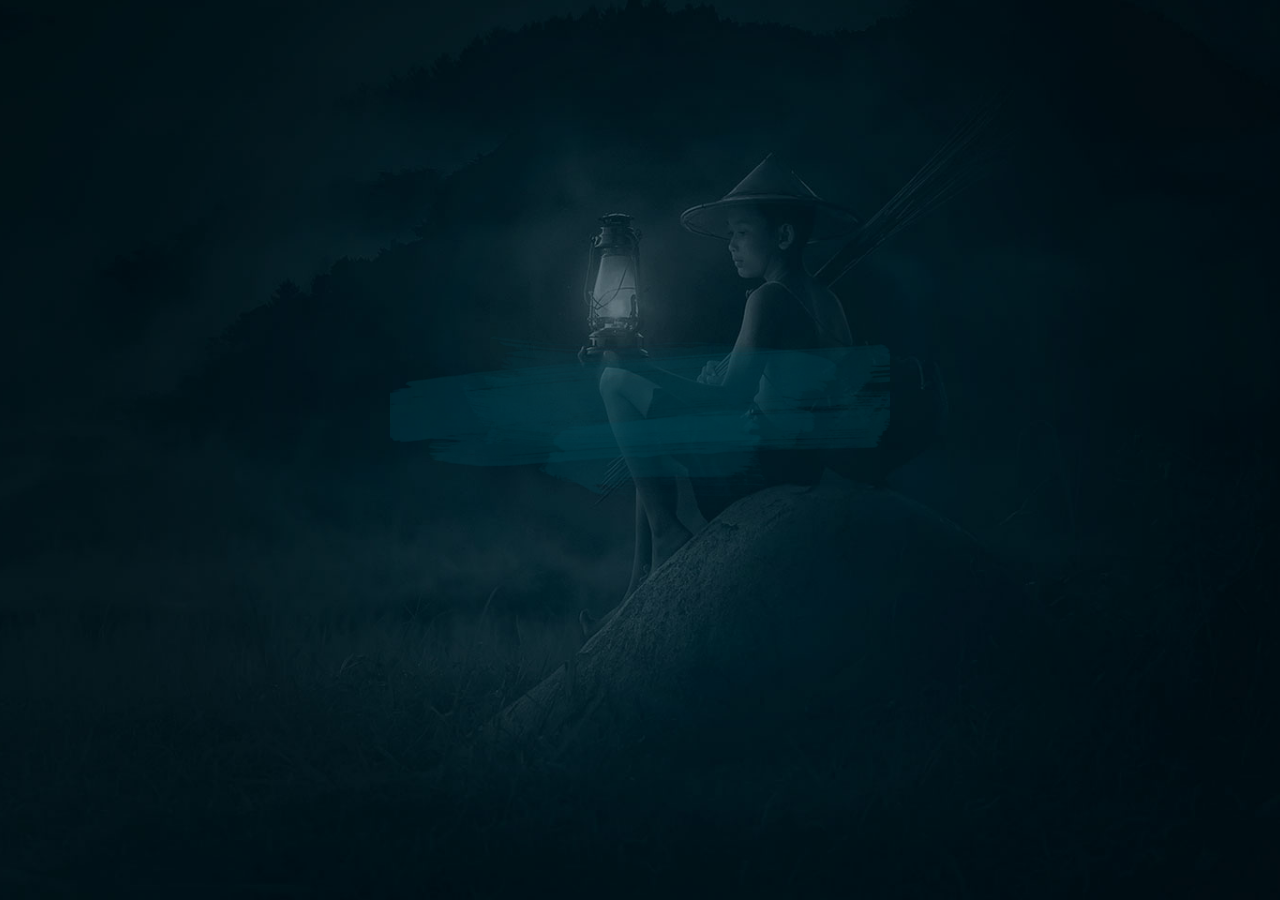
==== commit 7d183b05: "Add files via upload" ====
--- a/index.html
+++ b/index.html
@@ -1,260 +1,25 @@
 <!DOCTYPE html>
-<html lang="ru">
+<html lang="ru"> 
 
 <head>
   <meta charset="UTF-8">
   <meta name="viewport" content="width=1200, initial-scale=1.0">
   <link href="https://fonts.googleapis.com/css2?family=Open+Sans:wght@400;700&display=swap" rel="stylesheet">
-  <link rel="stylesheet" href="./normalize.css">
-  <link rel="stylesheet" href="./base.css">
-  <link rel="stylesheet" href="./hero.css">
-  <link rel="stylesheet" href="./menu.css">
-  <link rel="stylesheet" href="./contacts.css">
-  <link rel="stylesheet" href="./dropdown.css">
-  <link rel="stylesheet" href="./btn.css">
-  <link rel="stylesheet" href="./section.css">
-  <link rel="stylesheet" href="./hot-tours.css">
-  <link rel="stylesheet" href="./single-news.css">
-  <link rel="stylesheet" href="./pager.css">
-  <link rel="stylesheet" href="./about.css">
-  <link rel="stylesheet" href="./news.css">
-  <link rel="stylesheet" href="./footer.css">
-  <link rel="stylesheet" href="./socials.css">
-
-
-
-  <title>Air Asia | Main Page</title>
+ <link rel="stylesheet" href="welcome page.css">
+  
+  <title>Air Asia | Welcome Page</title>
 </head>
 
 <body>
-  <div class="wrapper main-page-wrapper">
-    <section class="hero">
-      <div class="container hero__container">
-        <header class="header">
-          <div class="header__col">
-            <a href="/" class="logo">
-              <img src="./air-asia/images/air_asia_logo.png" alt="logo" class="logo__img">
-            </a>
-            <nav class="menu">
-              <ul class="menu__list">
-                <li class="menu__item menu__item_active"> <a href="#" class="menu__link">Главная</a> </li>
-                <li class="menu__item"> <a href="./services.html" class="menu__link">Услуги</a> </li>
-                <li class="menu__item"> <a href="./reviews.html" class="menu__link">Отзывы</a> </li>
-              </ul>
-            </nav>
-          </div>
-          <div class="header__col">
-            <adress class="contacts">
-              <a href="tel:+78007003030" class="contacts__phone">8 800 700 30 30</a>
-              <div class="dropdown">
-                <a href="" class="dropdown__link">График работы</a>
-                <div class="dropdown__menu" style="text-align: center;">
-                    <ul class="dropdown__list">
-                        <li class="dropdown__items dropdown__items--bold">
-                            Пн-Вс: 09:00-20:00
-                        </li>
-                        <li class="dropdown__items">
-                            Обед: 14:00-14:30
-                        </li>
-                    </ul>
-                </div>
-              </div>
-            </adress>
-          </div>
-        </header>
-        <div class="main">
-          <div class="hero__content">
-            <div class="hero__text-section">
-              <h1 class="hero__title">Авторские туры по Азии</h1>
-              <h4 class="hero__subtitle">Открой для себя Азию</h4>
-              <a href="#" class="btn btn--color--red">Подробнее</a>
-            </div>
-
-    </section>
-
-    <section class="section"> 
-      <section class="container">
-        <h2 class="section__title section-title_icon_fire">Горящие туры</h2>
-        <ul class="hot-tours">
-          <li class="hot-tours__item">
-            <div class="hot-tour">
-              <div class="hot-tour__header">
-                <img src="./air-asia/images/content/offers/river.jpg" alt="" class="hot-tour__img">
-              </div>
-              <div class="hot-tour__description">
-                <h3 class="hot-tour__title">Тайланд</h3>
-                <ul class="hot-tour__features">
-                  <li class="hot-tour__features-item">
-                    <img src="./air-asia/images/icons/offers/calendar.png" alt="" class="hot-tours__features-img">
-                    <span class="hot-tour__features-text">7-12 ночей</span>
-                  </li>
-                  <li class="hot-tour__features-item">
-                    <img src="./air-asia/images/icons/offers/meal.png" alt="" class="hot-tours__features-img">
-                    <span class="hot-tour__features-text">Завтраки</span>
-                  </li>
-                </ul>
-                <p class="hot-tour__text">Lorem ipsum dolor sit amet consectetur adipisicing elit. Recusandae rerum
-                  natus architecto voluptatem reprehenderit maiores repellat saepe dicta itaque ipsa omnis ab
-                  exercitationem iste doloremque non, voluptatum quia ex rem?</p>
-                <a href="#" class="btn btn--color--white">Смотреть</a>
-              </div>
-            </div>
-          </li>
-
-          <li class="hot-tours__item">
-            <div class="hot-tour">
-              <div class="hot-tour__header">
-                <img src="./air-asia/images/content/offers/pool.jpg" alt="" class="hot-tour__img">
-              </div>
-              <div class="hot-tour__description">
-                <h3 class="hot-tour__title">Бали</h3>
-                <ul class="hot-tour__features">
-                  <li class="hot-tour__features-item">
-                    <img src="./air-asia/images/icons/offers/calendar.png" alt="" class="hot-tours__features-img">
-                    <span class="hot-tour__features-text">7-12 ночей</span>
-                  </li>
-                  <li class="hot-tour__features-item">
-                    <img src="./air-asia/images/icons/offers/meal.png" alt="" class="hot-tours__features-img">
-                    <span class="hot-tour__features-text">Завтраки</span>
-                  </li>
-                </ul>
-                <p class="hot-tour__text">Lorem ipsum dolor sit amet consectetur adipisicing elit. Recusandae rerum
-                  natus architecto voluptatem reprehenderit maiores repellat saepe dicta itaque ipsa omnis ab
-                  exercitationem iste doloremque non, voluptatum quia ex rem?</p>
-                <a href="#" class="btn btn--color--white">Смотреть</a>
-              </div>
-            </div>
-          </li>
-
-          <li class="hot-tours__item">
-            <div class="hot-tour">
-              <div class="hot-tour__header">
-                <img src="./air-asia/images/content/offers/ocean.jpg" alt="" class="hot-tour__img">
-              </div>
-              <div class="hot-tour__description">
-                <h3 class="hot-tour__title">Индонезия</h3>
-                <ul class="hot-tour__features">
-                  <li class="hot-tour__features-item">
-                    <img src="./air-asia/images/icons/offers/calendar.png" alt="" class="hot-tours__features-img">
-                    <span class="hot-tour__features-text">7-12 ночей</span>
-                  </li>
-                  <li class="hot-tour__features-item">
-                    <img src="./air-asia/images/icons/offers/meal.png" alt="" class="hot-tours__features-img">
-                    <span class="hot-tour__features-text">Завтраки</span>
-                  </li>
-                </ul>
-                <p class="hot-tour__text">Lorem ipsum dolor sit amet consectetur adipisicing elit. Recusandae rerum
-                  natus architecto voluptatem reprehenderit maiores repellat saepe dicta itaque ipsa omnis ab
-                  exercitationem iste doloremque non, voluptatum quia ex rem?</p>
-                <a href="#" class="btn btn--color--white">Смотреть</a>
-              </div>
-            </div>
-          </li>
-        </ul>
-      </section>
-    </section>
-    <section class="section">
-      <div class="container">
-        <h2 class="section__title">Новости и акции</h2>
-        <ul class="news">
-          <li class="news__item single-news">
-            <img src="./air-asia/images/content/news/plain.jpg" alt="Дешевые путевки" class="single-news__cover">
-            <div class="single-news__text-content">
-              <time class="single-news__date"> декабрь 2019</time>
-              <div class="single-news__title">Дешевые путевки на Новый год!</div>
-              <div class="single-news__desc">Lorem ipsum dolor, sit amet consectetur adipisicing
-                elit. Commodi voluptate consectetur ad</div>
-            </div>
-          </li>
-          <li class="news__item single-news">
-            <img src="./air-asia/images/content/news/surfer.jpg" alt="Дешевые путевки" class="single-news__cover">
-            <div class="single-news__text-content">
-              <time class="single-news__date"> декабрь 2019</time>
-              <div class="single-news__title">Акция для серфенгистов!</div>
-              <div class="single-news__desc">Lorem ipsum dolor, sit amet consectetur adipisicing
-                elit. Commodi voluptate consectetur ad</div>
-            </div>
-          </li>
-        </ul>
-        <div class="pager">
-          <div class="pager__display">Страница 1 из 7</div>
-          <li class="pager__item pager__item--active"> <a href="#" class="pager__link">1</a> </li>
-          <li class="pager__item"> <a href="#" class="pager__link">2</a> </li>
-          <li class="pager__item"> <a href="#" class="pager__link">3</a> </li>
-          <li class="pager__item"> <a href="#" class="pager__link">4</a> </li>
-          <li class="pager__item"> <a href="#" class="pager__link">5</a> </li>
-          <li class="pager__item"> <a href="#" class="pager__link">6</a> </li>
-          <li class="pager__item"> <a href="#" class="pager__link">7</a> </li>
-        </div>
-      </div>
-    </section>
-  <section class="section">
-      <div class="container">
-        <div class="about">
-          <div class="about__desc">
-            <h2 class="section__title about__title">О нас</h2>
-            <div class="about__desc-text">
-              <p>
-                Lorem ipsum dolor sit amet consectetur adipisicing elit. At cupiditate consequatur
-                fuga ex ducimus debitis maiores harum, repellendus labore vel exercitationem deserunt
-                cum perspiciatis itaque nulla suscipit delectus. Alias, error?
-              </p>
-            </div>
-            <a href="#" class="btn btn--color--red">Подробнее</a>
-          </div>
-        </div>
-      </div>
-    </section>
-  </div>
-  <footer class="footer-container">
-    <div class="container footer-container__content">
-      <div class="footer footer-contaier__section">
-        <div class="footer__col">
-          <a href="/" class="logo">
-            <img src="./air-asia/images/air_asia_logo.png" alt="logo" class="logo__img">
-          </a>
-          <nav class="menu">
-            <ul class="menu__list">
-              <li class="menu__item">
-                <a href="./index.html" class="menu__link">
-                  Главная
-                </a>
-              </li>
-              <li class="menu__item menu_item">
-                <a href="./services.html" class="menu__link">
-                  Услуги
-                </a>
-              </li>
-              <li class="menu__item">
-                <a href="./reviews.html" class="menu__link">
-                  Отзывы
-                </a>
-              </li>
-            </ul>
-          </nav>
-        </div>
-       
-        <div class="footer__col">
-          <ul class="socials">
-            <li class="socials__item socials__item--icon--tg">
-              <a href="#" class="socials__link"></a>
-            </li>
-            <li class="socials__item socials__item--icon--vk">
-              <a href="#" class="socials__link"></a>
-            </li>
-            <li class="socials__item socials__item--icon--fb">
-              <a href="#" class="socials__link"></a>
-            </li>
-            <li class="socials__item socials__item--icon--inst">
-              <a href="#" class="socials__link"></a>
-            </li>
-          </ul>
-          <adress class="contacts">
-            <div class="contacts__dropdown-title-second">Бесплатный звонок по Росcии</div>
-            <a href="tel:+78007003030" class="contacts__phone">8 800 700 30 30</a>
-          </adress>
-        </div>
+  <div class="welcome">
+    <div class="welcome__container">
+      <div class="central central--asia">
+        <img src="./air-asia/images/air_asia_logo.png" alt="air-asia logo" class="central__logo">
+        <div class="central__desc">Открой для себя Азию</div>
+        <a href="./main.html" class="btn btn--color--red">Войти</a>   
       </div>
     </div>
-  </footer>
-</body>+  </div>
+
+</body>
+</html>--- a/welcome page.css
+++ b/welcome page.css
@@ -0,0 +1,5 @@
+@import url('./normalize.css');
+@import url('./base.css');
+@import url('./central.css');
+@import url('./welcome.css');
+@import url('./btn.css');